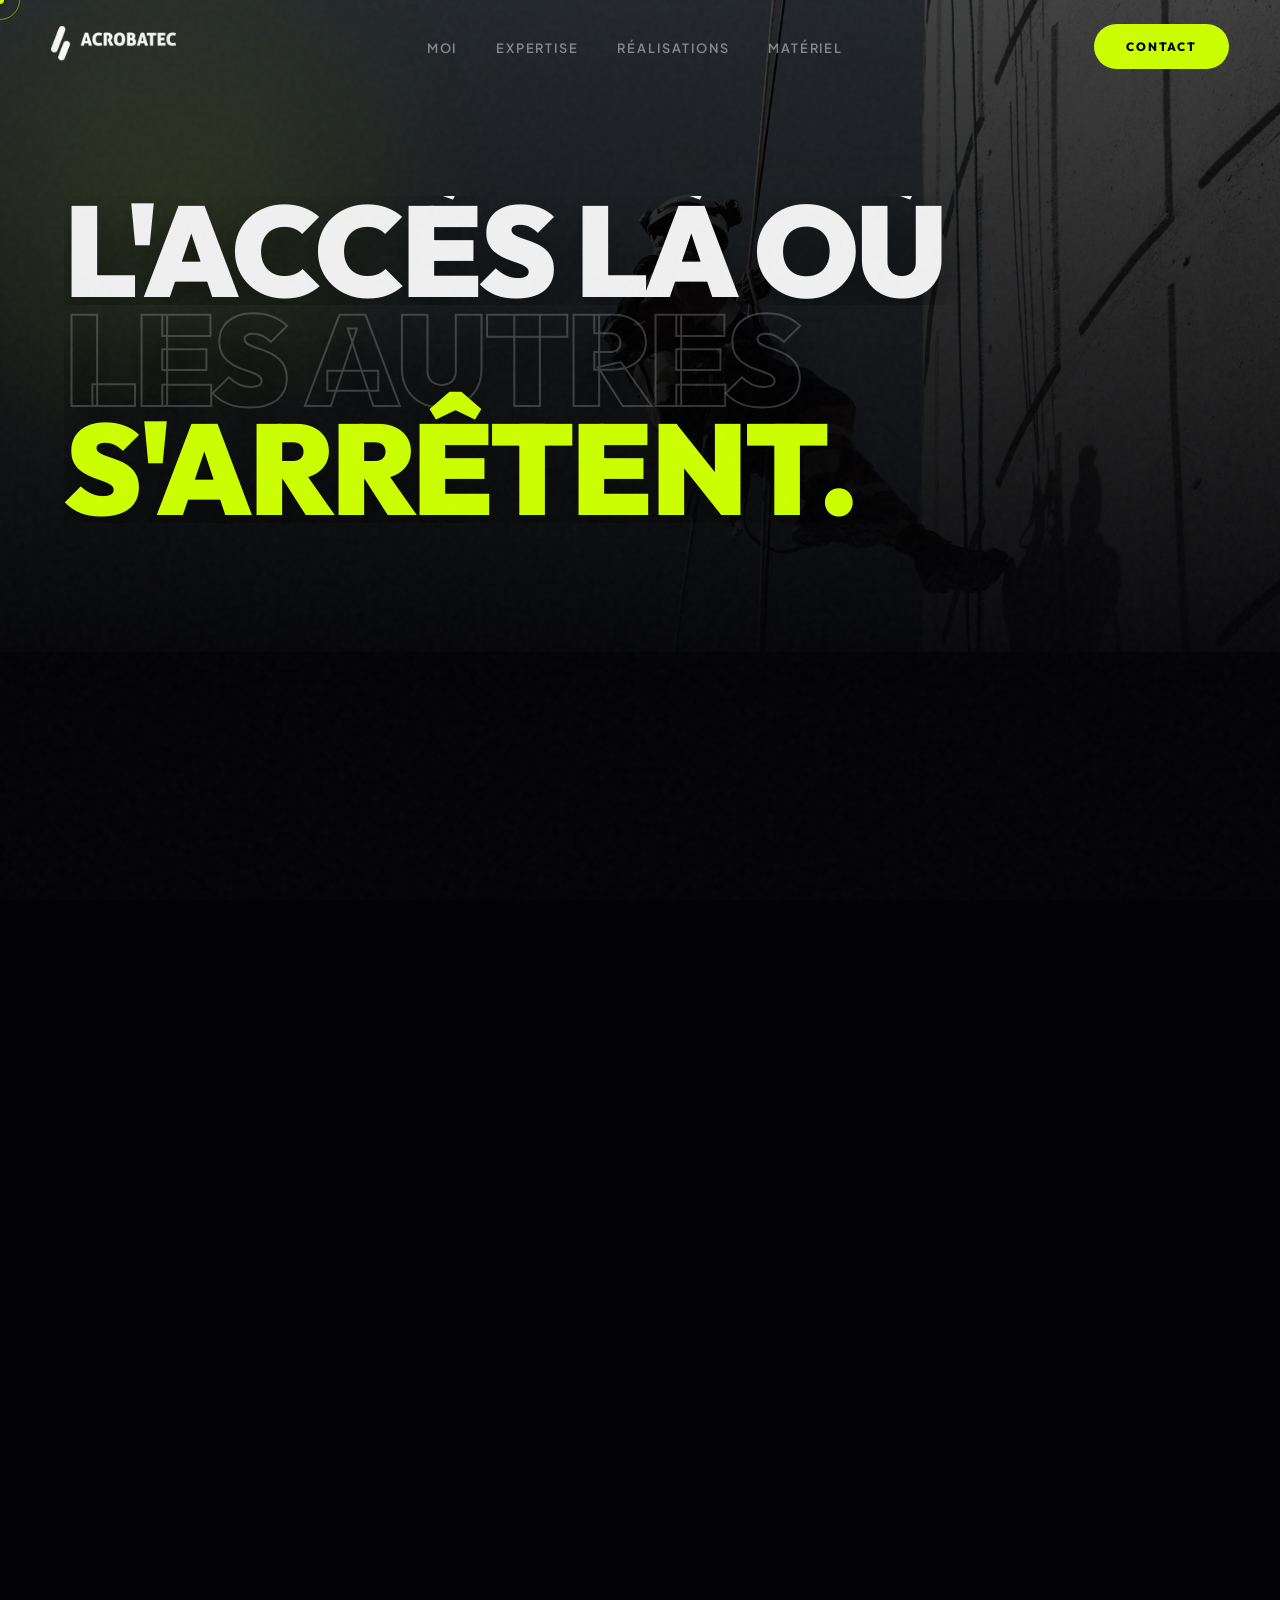
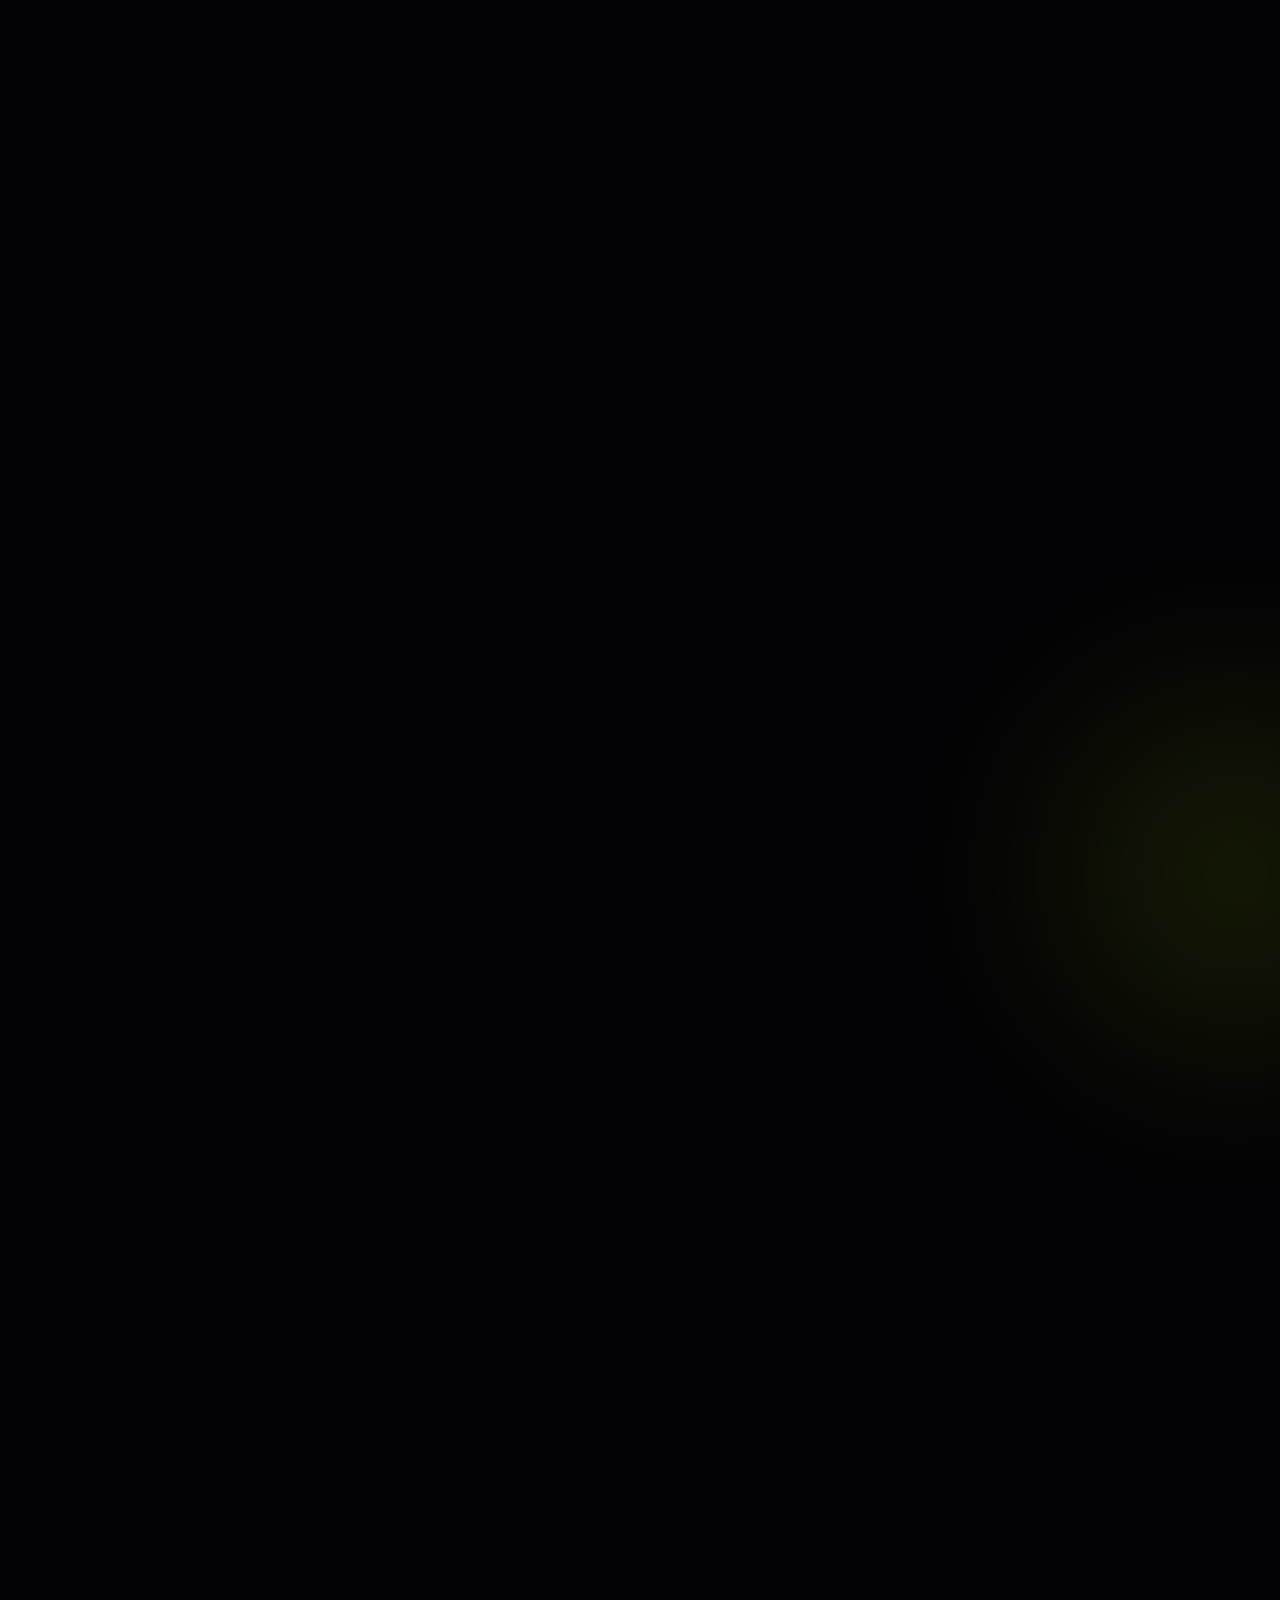
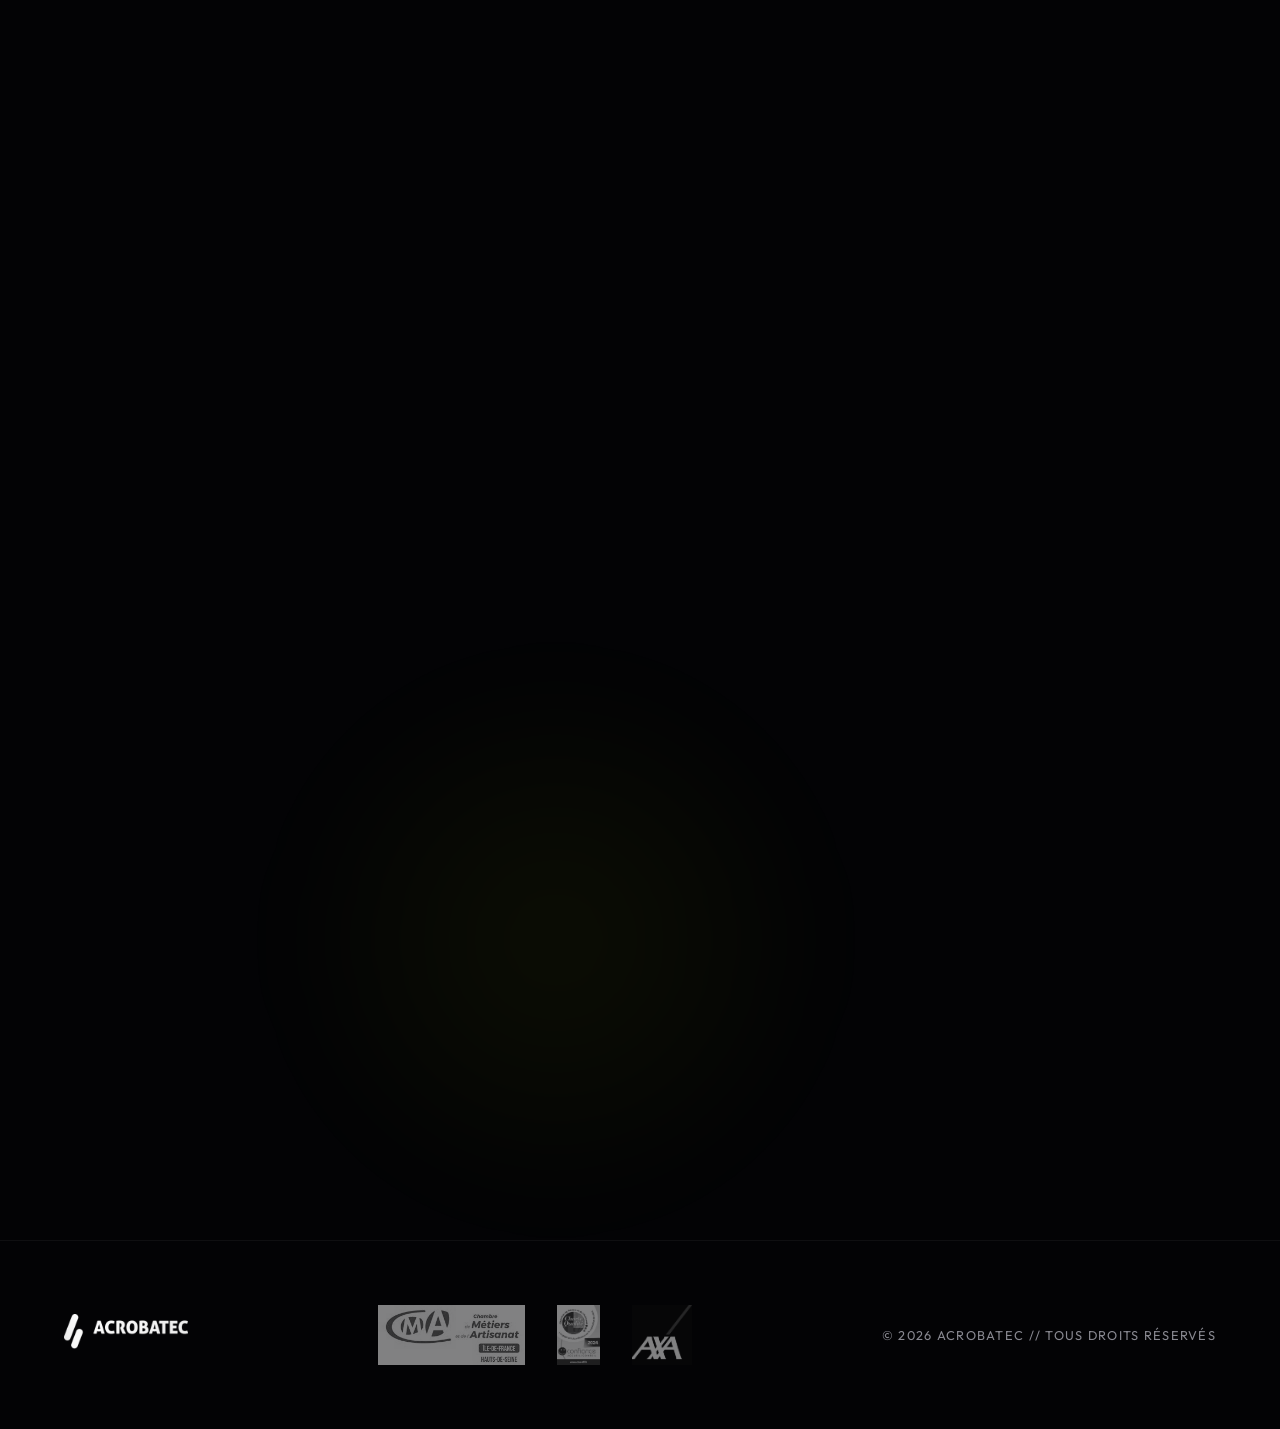
==== index1.html @ 711aad8a "Add files via upload" ====
<!DOCTYPE html>
<html lang="fr" class="dark">
<head>
    <meta charset="UTF-8">
    <meta name="viewport" content="width=device-width, initial-scale=1.0, user-scalable=no">
    <meta name="format-detection" content="telephone=no">
    <title>ACROBATEC | Artisan Cordiste Expert Montpellier</title>
    <meta name="description" content="ACROBATEC - Artisan cordiste expert en travaux d'accès difficile à Montpellier et alentours. Maçonnerie, nettoyage et sécurisation en hauteur. Plus de 20 ans d'expérience.">
    <meta name="keywords" content="cordiste, travaux sur cordes, accès difficile, maçonnerie hauteur, nettoyage façade, sécurisation, ligne de vie, nacelle, acrobatec, montpellier">
    <link rel="canonical" href="https://acrobatec.fr/">
    <link rel="icon" type="image/png" href="img/logo.png">

    <!-- Open Graph / Facebook -->
    <meta property="og:type" content="website">
    <meta property="og:url" content="https://acrobatec.fr/">
    <meta property="og:title" content="ACROBATEC | Artisan Cordiste Expert en Accès Difficile">
    <meta property="og:description" content="Travaux sur cordes et accès difficile : maçonnerie, nettoyage haute pression et sécurisation de chantiers en hauteur à Montpellier.">
    <meta property="og:image" content="https://acrobatec.fr/img/hero.jpg">

    <!-- Twitter -->
    <meta property="twitter:card" content="summary_large_image">
    <meta property="twitter:url" content="https://acrobatec.fr/">
    <meta property="twitter:title" content="ACROBATEC | Artisan Cordiste Expert en Accès Difficile">
    <meta property="twitter:description" content="Travaux sur cordes et accès difficile : maçonnerie, nettoyage haute pression et sécurisation de chantiers en hauteur à Montpellier.">
    <meta property="twitter:image" content="https://acrobatec.fr/img/hero.jpg">

    <!-- Structured Data JSON-LD -->
    <script type="application/ld+json">
    {
      "@context": "https://schema.org",
      "@type": "ProfessionalService",
      "name": "ACROBATEC",
      "image": "https://acrobatec.fr/img/hero.jpg",
      "logo": "https://acrobatec.fr/img/logo.png",
      "url": "https://acrobatec.fr",
      "telephone": "04 67 10 00 00",
      "priceRange": "$$",
      "address": {
        "@type": "PostalAddress",
        "streetAddress": "12 Rue de l'Industrie",
        "addressLocality": "Montpellier",
        "postalCode": "34000",
        "addressCountry": "FR"
      },
      "geo": {
        "@type": "GeoCoordinates",
        "latitude": 43.610769,
        "longitude": 3.876716
      },
      "openingHoursSpecification": {
        "@type": "OpeningHoursSpecification",
        "dayOfWeek": [
          "Monday",
          "Tuesday",
          "Wednesday",
          "Thursday",
          "Friday"
        ],
        "opens": "08:00",
        "closes": "18:00"
      },
      "areaServed": {
        "@type": "AdministrativeArea",
        "name": "Montpellier et sa région"
      },
      "description": "Artisan cordiste indépendant expert en travaux d'accès difficile, maçonnerie de façade, nettoyage et sécurisation en grande hauteur."
    }
    </script>
    
    <!-- 2026 Typography: Outfit for headers, Plus Jakarta Sans for body -->
    <link rel="preconnect" href="https://fonts.googleapis.com">
    <link rel="preconnect" href="https://fonts.gstatic.com" crossorigin>
    <link href="https://fonts.googleapis.com/css2?family=Outfit:wght@300;500;700;900&family=Plus+Jakarta+Sans:wght@300;400;600&display=swap" rel="stylesheet">
    
    <script src="https://unpkg.com/lucide@latest"></script>
    <script src="https://cdnjs.cloudflare.com/ajax/libs/gsap/3.12.2/gsap.min.js"></script>
    <script src="https://cdnjs.cloudflare.com/ajax/libs/gsap/3.12.2/ScrollTrigger.min.js"></script>
    
    <link rel="stylesheet" href="css/styles.css">

    <style>
        .contact-huge { font-size: clamp(2rem, 6vw, 5rem); font-family: 'Outfit'; font-weight: 900; line-height: 1; color: var(--text); transition: color 0.3s; }
        
        /* Добавленные стили для мобильной оптимизации */
        * {
            box-sizing: border-box;
        }
        
        body {
            margin: 0;
            padding: 0;
            overflow-x: hidden;
        }
        
        .img-wrapper img {
            max-width: 100%;
            height: auto;
        }
        
        .bento-grid {
            width: 100%;
            max-width: 100%;
            overflow: hidden;
        }
        
        .gallery-grid {
            width: 100%;
            max-width: 100%;
        }
        
        .mobile-menu-btn {
            z-index: 1000;
        }
        
        /* Запрет горизонтального скролла для конкретных элементов */
        .fixed-bg {
            width: 100vw;
            overflow: hidden;
        }
        
        .fixed-bg img {
            width: 100%;
            height: auto;
        }
    </style>
</head>
<body>
    <div class="noise"></div>
    <!-- Custom Cursor -->
    <div class="cursor-dot" id="cursorDot"></div>
    <div class="cursor-outline" id="cursorOutline"></div>

    <div class="fixed-bg">
        <img src="img/hero.jpg" alt="Cordiste en pleine action" id="mainBg">
        <div class="bg-overlay"></div>
    </div>

    <header id="header">
        <nav>
            <a href="#" class="logo interactive" aria-label="Retour à l'accueil"><img src="img/logo.png" alt="Acrobatec - Artisan Cordiste"></a>
            <ul class="nav-links" id="navLinks">
                <li><a href="#about" class="interactive" aria-label="Navigation vers la section Moi">Moi</a></li>
                <li><a href="#expertise" class="interactive" aria-label="Navigation vers la section Expertise">Expertise</a></li>
                <li><a href="#works" class="interactive" aria-label="Navigation vers la section Réalisations">Réalisations</a></li>
                <li><a href="#gear" class="interactive" aria-label="Navigation vers la section Matériel">Matériel</a></li>
            </ul>
            <div class="nav-actions">
                <a href="#contact" class="btn-magic interactive" style="padding: 0.8rem 2rem; font-size: 0.75rem;" aria-label="Contactez-nous">Contact</a>
                <button class="mobile-menu-btn interactive" id="mBtn" aria-label="Menu mobile"><i data-lucide="menu"></i></button>
            </div>
        </nav>
    </header>

    <main>
        <section class="hero" id="home">
            <div class="glow-orb" style="top: -10%; left: -10%;"></div>
            <div class="hero-label gsap-reveal">Artisan Cordiste Indépendant</div>
            <h1>
                <span class="sr-only">Acrobatec - Artisan Cordiste Montpellier : </span>
                <div style="overflow: hidden;"><span class="gsap-reveal-text-line">L'ACCÈS LÀ OÙ</span></div>
                <div style="overflow: hidden;"><span class="gsap-reveal-text-line"><span class="outline">LES AUTRES</span> <span class="highlight">S'ARRÊTENT.</span></span></div>
            </h1>
            <p class="gsap-reveal">Je suis expert en travaux d'accès difficile. Maçonnerie, nettoyage et sécurisation de bâtiments à très grande hauteur.</p>
            <div class="gsap-reveal" style="margin-top: 2rem;">
                <a href="#expertise" class="btn-magic interactive">Découvrir mon savoir-faire <i data-lucide="arrow-down-right"></i></a>
            </div>
        </section>

        <section id="about">
            <div class="bento-grid">
                <div class="glass-panel gsap-reveal interactive-panel col-span-2">
                    <span class="section-label">Depuis 2002</span>
                    <h2 class="section-title">L'HISTOIRE D'UNE PASSION <br>ET D'UNE TECHNIQUE.</h2>
                    <p style="font-size: 1.2rem; color: var(--text-dim); max-width: 800px; margin-bottom: 1.5rem;">
                        Sous le nom <strong>Acrobatec</strong>, j'exerce ma passion de cordiste depuis plus de 20 ans. Mon expertise englobe la maintenance en bâtiment, la maçonnerie, la couverture et la sécurisation des chantiers les plus extrêmes. 
                    </p>
                    <p style="font-size: 1.1rem; color: var(--text-dim); max-width: 800px;">
                        J'interviens principalement sur cordes, garantissant une agilité et une sécurité absolues, mais j'opère également sur nacelles et échafaudages selon les contraintes de votre patrimoine.
                    </p>
                </div>
                <div class="img-wrapper gsap-reveal">
                    <img src="img/newimage4.jpg" alt="Artisan cordiste d'Acrobatec suspendu sur cordes pour des travaux d'accès difficile" loading="lazy">
                    <span class="tag-minimal">SUR LE TERRAIN</span>
                </div>
            </div>
        </section>

        <section id="expertise">
            <div class="glow-orb" style="top: 30%; right: -20%;"></div>
            <div class="section-header gsap-reveal">
                <span class="section-label">Mes Compétences</span>
                <h2 class="section-title">TROIS DOMAINES.<br>UNE SEULE EXIGENCE.</h2>
            </div>
            
            <div class="bento-grid">
                <div class="glass-panel gsap-reveal interactive-panel">
                    <div class="icon-box"><i data-lucide="hammer"></i></div>
                    <h3 class="font-display" style="font-size: 2rem; margin-bottom: 1rem; text-transform: uppercase;">Maçonnerie</h3>
                    <p style="color: var(--text-dim); margin-bottom: 2rem;">Réfection de joints, purge de façades, traitement d'épaufrures, nez de balcons et pose de picots anti-pigeons.</p>
                    <div class="img-wrapper" style="aspect-ratio: 16/10;"><img src="img/newimage1.jpg" alt="Travaux de maçonnerie et réfection de joints en hauteur par un cordiste Acrobatec" loading="lazy"></div>
                </div>
                
                <div class="glass-panel gsap-reveal interactive-panel" style="transform: translateY(40px);">
                    <div class="icon-box"><i data-lucide="droplets"></i></div>
                    <h3 class="font-display" style="font-size: 2rem; margin-bottom: 1rem; text-transform: uppercase;">Nettoyage</h3>
                    <p style="color: var(--text-dim); margin-bottom: 2rem;">Nettoyage haute pression, démoussage de toitures et entretien de vitrerie difficile d'accès.</p>
                    <div class="img-wrapper" style="aspect-ratio: 16/10;"><img src="img/newimage2.jpg" alt="Nettoyage haute pression de façade et lavage de vitres en accès difficile par Acrobatec" loading="lazy"></div>
                </div>

                <div class="glass-panel gsap-reveal interactive-panel" style="transform: translateY(80px);">
                    <div class="icon-box"><i data-lucide="shield-check"></i></div>
                    <h3 class="font-display" style="font-size: 2rem; margin-bottom: 1rem; text-transform: uppercase;">Sécurisation</h3>
                    <p style="color: var(--text-dim); margin-bottom: 2rem;">Mise en place de lignes de vie, points d'ancrage, filets de protection et garde-corps autoportants.</p>
                    <div class="img-wrapper" style="aspect-ratio: 16/10;"><img src="img/newimage3.jpg" alt="Installation de systèmes de sécurité et lignes de vie par un cordiste professionnel" loading="lazy"></div>
                </div>
            </div>
        </section>

        <section id="works">
            <div class="section-header gsap-reveal">
                <span class="section-label">Études de cas</span>
                <h2 class="section-title">AVANT / APRÈS</h2>
            </div>
            <div class="gallery-grid gsap-reveal">
                <div class="img-wrapper interactive"><img src="img/before.jpg" alt="Restauration de façade en hauteur - Avant l'intervention d'Acrobatec"><span class="tag-minimal">AVANT</span></div>
                <div class="img-wrapper interactive"><img src="img/after.jpg" alt="Restauration de façade en hauteur - Après travaux de maçonnerie par Acrobatec"><span class="tag-minimal">APRÈS</span></div>
            </div>

            <div class="section-header gsap-reveal" style="margin-top: 150px;">
                <span class="section-label">Flexibilité</span>
                <h2 class="section-title">INTERVENTIONS SUR NACELLE</h2>
            </div>
            <div class="bento-grid gsap-reveal">
                <div class="img-wrapper interactive" style="aspect-ratio: 3/4;"><img src="img/wall1.jpg" alt="Intervention de maçonnerie et ravalement de mur extérieur depuis une nacelle élévatrice" loading="lazy"></div>
                <div class="img-wrapper interactive" style="aspect-ratio: 3/4;"><img src="img/wall2.jpg" alt="Travaux de nettoyage et rénovation de façade sur nacelle par Acrobatec" loading="lazy"></div>
                <div class="img-wrapper interactive" style="aspect-ratio: 3/4;"><img src="img/wall3.jpg" alt="Restauration et peinture de mur extérieur difficile d'accès sur nacelle" loading="lazy"></div>
            </div>

            <div class="section-header gsap-reveal" style="margin-top: 150px;">
                <span class="section-label">Galerie</span>
                <h2 class="section-title">TRAVAUX SPECTACULAIRES</h2>
            </div>
            <div class="bento-grid gsap-reveal">
                <!-- Row 1: 3 vertical images -->
                <div class="img-wrapper interactive" style="aspect-ratio: 3/4;">
                    <img src="img/newimage.jpg" alt="Cordiste professionnel en cours de descente contrôlée" loading="lazy">
                    <span class="tag-minimal">ACCÈS DIFFICILE</span>
                </div>

                <div class="img-wrapper interactive" style="aspect-ratio: 3/4;">
                    <img src="img/img3.jpg" alt="Travaux de toiture, couverture et zinguerie par Acrobatec" loading="lazy">
                    <span class="tag-minimal">TOITURE & ZINGUERIE</span>
                </div>

                <div class="img-wrapper interactive" style="aspect-ratio: 3/4;">
                    <img src="img/tmp.jpg" alt="Chantier de sécurisation en hauteur de monument historique" loading="lazy">
                    <span class="tag-minimal">MONUMENTS</span>
                </div>

                <!-- Row 2: 3 square images -->
                <div class="img-wrapper interactive" style="aspect-ratio: 1/1;">
                    <img src="img/img1.jpg" alt="Nettoyage haute pression et sablage de structure métallique" loading="lazy">
                    <span class="tag-minimal">SABLAGE</span>
                </div>

                <div class="img-wrapper interactive" style="aspect-ratio: 1/1;">
                    <img src="img/img2.jpg" alt="Installation de garde-corps de sécurité collectifs sur toit terrasse" loading="lazy">
                    <span class="tag-minimal">SÉCURITÉ TOIT</span>
                </div>

                <div class="img-wrapper interactive" style="aspect-ratio: 1/1;">
                    <img src="img/img4.jpg" alt="Contrôle technique et réparation de nez de balcons dégradés" loading="lazy">
                    <span class="tag-minimal">MAÇONNERIE</span>
                </div>
            </div>
        </section>

        <section id="gear" style="padding-top: 50px;">
            <div class="glass-panel gsap-reveal">
                    <div style="display: flex; flex-wrap: wrap; justify-content: space-between; align-items: center; gap: 2rem; margin-bottom: 3rem;">
                        <div>
                            <span class="section-label">Sécurité & Fiabilité</span>
                            <h2 class="section-title" style="margin: 0;">MON MATÉRIEL</h2>
                        </div>
                        <p style="max-width: 400px; color: var(--text-dim);">
                            Ma vie et la réussite de mes interventions reposent sur un matériel de pointe, vérifié périodiquement selon les normes CE les plus strictes. (EN-795, EN-361, EN-358).
                        </p>
                    </div>
                    
                    <!-- Infinite Marquee Logic Applied in JS -->
                    <div class="equipment-track" id="equipTrack">
                        <div class="equip-item"><img src="img/icon1.png" alt="Cordes"><span>Cordes</span></div>
                        <div class="equip-item"><img src="img/icon2.png" alt="Harnais"><span>Harnais</span></div>
                        <div class="equip-item"><img src="img/icon3.png" alt="Casques"><span>Casques</span></div>
                        <div class="equip-item"><img src="img/icon4.png" alt="Mousquetons"><span>Mousquetons</span></div>
                        <div class="equip-item"><img src="img/icon5.png" alt="Descendeurs"><span>Descendeurs</span></div>
                        <div class="equip-item"><img src="img/icon6.png" alt="Bloqueurs"><span>Bloqueurs</span></div>
                        <div class="equip-item"><img src="img/icon7.png" alt="Amarrages"><span>Amarrages</span></div>
                        <!-- Duplicates for illusion of infinite scroll -->
                        <div class="equip-item"><img src="img/icon1.png" alt="Cordes"><span>Cordes</span></div>
                        <div class="equip-item"><img src="img/icon2.png" alt="Harnais"><span>Harnais</span></div>
                        <div class="equip-item"><img src="img/icon3.png" alt="Casques"><span>Casques</span></div>
                        <div class="equip-item"><img src="img/icon4.png" alt="Mousquetons"><span>Mousquetons</span></div>
                    </div>
            </div>
        </section>

        <section id="contact" style="min-height: 80vh; display: flex; flex-direction: column; justify-content: center;">
            <div class="glow-orb" style="bottom: 0; left: 20%; background: radial-gradient(circle, rgba(204, 255, 0, 0.1) 0%, rgba(0,0,0,0) 70%);"></div>
            <span class="section-label gsap-reveal">Discutons de votre projet</span>
            <a href="mailto:contact@acrobatec.fr" class="contact-huge gsap-reveal interactive" style="text-decoration: none; display: block;" aria-label="Envoyer un email à contact@acrobatec.fr">CONTACT@<br>ACROBATEC.FR</a>
            
            <div class="contact-info gsap-reveal">
                <div class="contact-item">
                    <p>Téléphone</p>
                    <p>04 67 10 00 00</p>
                </div>
                <div class="contact-item">
                    <p>Base Opérationnelle</p>
                    <p>12 Rue de l'Industrie, Montpellier</p>
                </div>
                <div class="contact-item">
                    <p>Disponibilité</p>
                    <p style="color: var(--primary);">Intervention Rapide</p>
                </div>
            </div>
        </section>
    </main>

    <footer>
        <div class="logo"><img src="img/logo.png" alt="Acrobatec - Travaux en hauteur et accès difficile" loading="lazy"></div>
        <div class="cert-row">
            <img src="img/certificate1.jpg" alt="Certificat CACES" loading="lazy">
            <img src="img/certificate2.jpg" alt="Certificat IRATA" loading="lazy">
            <img src="img/certificate3.jpg" alt="Certificat Qualibat" loading="lazy">
        </div>
        <div class="copy">© 2026 ACROBATEC // TOUS DROITS RÉSERVÉS</div>
    </footer>

    <!-- Lightbox Modal -->
    <div id="lightbox" class="lightbox" aria-hidden="true" role="dialog">
        <button class="lightbox-close" id="lightboxClose" aria-label="Fermer la galerie">&times;</button>
        <div class="lightbox-content">
            <img id="lightboxImg" src="" alt="">
            <p id="lightboxCaption" class="lightbox-caption"></p>
        </div>
    </div>

    <script>
        lucide.createIcons();
        gsap.registerPlugin(ScrollTrigger);

        // Custom Cursor Logic
        const cursorDot = document.getElementById('cursorDot');
        const cursorOutline = document.getElementById('cursorOutline');
        
        window.addEventListener('mousemove', (e) => {
            gsap.to(cursorDot, { x: e.clientX, y: e.clientY, duration: 0, ease: "none" });
            gsap.to(cursorOutline, { x: e.clientX, y: e.clientY, duration: 0.15, ease: "power2.out" });
        });
        
        // Dynamic cursor hover selection including images
        document.querySelectorAll('.interactive, button, a, .img-wrapper').forEach(el => {
            el.addEventListener('mouseenter', () => document.body.classList.add('cursor-hover'));
            el.addEventListener('mouseleave', () => document.body.classList.remove('cursor-hover'));
        });

        // Header Scrolled State
        window.addEventListener('scroll', () => {
            const header = document.getElementById('header');
            if (window.scrollY > 50) header.classList.add('scrolled');
            else header.classList.remove('scrolled');
        });

        // Mobile Menu
        const mBtn = document.getElementById('mBtn');
        const navLinks = document.getElementById('navLinks');
        
        if (mBtn && navLinks) {
            mBtn.addEventListener('click', () => {
                navLinks.classList.toggle('active');
                const isActive = navLinks.classList.contains('active');
                mBtn.innerHTML = isActive ? '<i data-lucide="x"></i>' : '<i data-lucide="menu"></i>';
                lucide.createIcons();
            });

            navLinks.querySelectorAll('a').forEach(link => {
                link.addEventListener('click', () => {
                    navLinks.classList.remove('active');
                    mBtn.innerHTML = '<i data-lucide="menu"></i>';
                    lucide.createIcons();
                });
            });
        }

        // Interactive Glass Panels glow tracking
        document.querySelectorAll('.interactive-panel').forEach(panel => {
            panel.addEventListener('mousemove', e => {
                const rect = panel.getBoundingClientRect();
                const x = e.clientX - rect.left;
                const y = e.clientY - rect.top;
                panel.style.setProperty('--mouse-x', `${x}px`);
                panel.style.setProperty('--mouse-y', `${y}px`);
            });
        });

        // --- GSAP ANIMATIONS ---

        // Parallax BG
        gsap.to("#mainBg", {
            scrollTrigger: {
                trigger: "body",
                start: "top top",
                end: "bottom bottom",
                scrub: 1
            },
            y: "20%",
            scale: 1.15
        });

        // Hero Text Lines Reveal
        gsap.fromTo(".gsap-reveal-text-line", 
            { y: "110%", opacity: 0, rotationZ: 5 }, 
            { y: "0%", opacity: 1, rotationZ: 0, duration: 1.5, stagger: 0.2, ease: "power4.out", delay: 0.2 }
        );

        // Standard Scroll Reveals
        gsap.utils.toArray('.gsap-reveal').forEach(el => {
            gsap.fromTo(el, 
                { y: 60, opacity: 0 },
                {
                    scrollTrigger: {
                        trigger: el,
                        start: "top 85%",
                    },
                    y: 0,
                    opacity: 1,
                    duration: 1,
                    ease: "power3.out"
                }
            );
        });

        // Infinite Equipment Marquee
        gsap.to("#equipTrack", {
            x: "-50%",
            ease: "none",
            repeat: -1,
            duration: 20
        });

        // Lightbox Gallery Setup
        const lightbox = document.getElementById('lightbox');
        const lightboxImg = document.getElementById('lightboxImg');
        const lightboxCaption = document.getElementById('lightboxCaption');
        const lightboxClose = document.getElementById('lightboxClose');

        if (lightbox && lightboxImg && lightboxCaption && lightboxClose) {
            document.querySelectorAll('.img-wrapper img').forEach(img => {
                const wrapper = img.parentElement;
                
                // Add pointer style
                wrapper.style.cursor = 'pointer';

                wrapper.addEventListener('click', () => {
                    lightboxImg.src = img.src;
                    lightboxImg.alt = img.alt;
                    lightboxCaption.textContent = img.alt || "Intervention Acrobatec";
                    lightbox.classList.add('active');
                    lightbox.setAttribute('aria-hidden', 'false');
                    document.body.style.overflow = 'hidden'; // prevent scrolling
                });
            });

            const closeLightbox = () => {
                lightbox.classList.remove('active');
                lightbox.setAttribute('aria-hidden', 'true');
                document.body.style.overflow = '';
            };

            lightboxClose.addEventListener('click', closeLightbox);
            lightbox.addEventListener('click', (e) => {
                if (e.target === lightbox || e.target === lightboxClose) {
                    closeLightbox();
                }
            });

            // Close on escape key
            document.addEventListener('keydown', (e) => {
                if (e.key === 'Escape' && lightbox.classList.contains('active')) {
                    closeLightbox();
                }
            });
        }

    </script>
</body>
</html>
---- css/styles.css ----
:root {
    /* 2026 Cyber-Industrial Palette */
    --primary: #CCFF00; /* Acid/Neon Yellow */
    --primary-dim: rgba(204, 255, 0, 0.2);
    --bg: #030305;
    --surface: rgba(255, 255, 255, 0.02);
    --surface-border: rgba(255, 255, 255, 0.05);
    --text: #f0f0f0;
    --text-dim: #888890;
    --transition: all 0.5s cubic-bezier(0.16, 1, 0.3, 1);
}

html { scroll-behavior: smooth; }
* { margin: 0; padding: 0; box-sizing: border-box; }

body { 
    font-family: 'Plus Jakarta Sans', sans-serif; 
    background: var(--bg); 
    color: var(--text); 
    overflow-x: hidden; 
    line-height: 1.6;
    cursor: none; /* Custom cursor */
}

h1, h2, h3, h4, .font-display { font-family: 'Outfit', sans-serif; }

/* --- CUSTOM CURSOR --- */
@media (hover: none) and (pointer: coarse) {
    .cursor-dot, .cursor-outline { display: none !important; }
    body { cursor: auto; }
}
.cursor-dot, .cursor-outline {
    position: fixed; top: 0; left: 0; border-radius: 50%;
    pointer-events: none; z-index: 9999; transform: translate(-50%, -50%);
}
.cursor-dot { width: 8px; height: 8px; background: var(--primary); }
.cursor-outline { width: 40px; height: 40px; border: 1px solid rgba(204, 255, 0, 0.5); transition: width 0.2s, height 0.2s, background 0.2s; }
.cursor-hover .cursor-outline { width: 60px; height: 60px; background: var(--primary-dim); border-color: transparent; }

/* --- FIXED BACKGROUND & NOISE --- */
.fixed-bg {
    position: fixed; top: 0; left: 0; width: 100%; height: 100vh;
    z-index: -2; overflow: hidden; background: #000;
}
.fixed-bg img {
    width: 100%; height: 100%; object-fit: cover;
    opacity: 0.25; transform: scale(1.05); filter: contrast(1.2) grayscale(0.8);
}
.bg-overlay {
    position: absolute; inset: 0;
    background: linear-gradient(180deg, rgba(3,3,5,0) 0%, rgba(3,3,5,1) 80%);
}
.noise {
    position: fixed; inset: 0; z-index: 9990; pointer-events: none; opacity: 0.03;
    background-image: url('data:image/svg+xml,%3Csvg viewBox="0 0 200 200" xmlns="http://www.w3.org/2000/svg"%3E%3Cfilter id="noiseFilter"%3E%3CfeTurbulence type="fractalNoise" baseFrequency="0.65" numOctaves="3" stitchTiles="stitch"/%3E%3C/filter%3E%3Crect width="100%25" height="100%25" filter="url(%23noiseFilter)"/%3E%3C/svg%3E');
}

/* --- GLOW EFFECTS --- */
.glow-orb {
    position: absolute; width: 600px; height: 600px; border-radius: 50%;
    background: radial-gradient(circle, var(--primary-dim) 0%, rgba(0,0,0,0) 70%);
    z-index: -1; pointer-events: none; opacity: 0.5; filter: blur(50px);
}

/* --- NAVIGATION --- */
header {
    position: fixed; top: 0; width: 100%; z-index: 1000;
    padding: 1.5rem 0; border-bottom: 1px solid transparent;
    transition: var(--transition);
}
header.scrolled {
    background: rgba(3, 3, 5, 0.7); backdrop-filter: blur(24px); -webkit-backdrop-filter: blur(24px);
    border-bottom: 1px solid var(--surface-border); padding: 1rem 0;
}
nav { max-width: 1600px; margin: 0 auto; padding: 0 4vw; display: flex; justify-content: space-between; align-items: center; }
.logo img { height: 35px; filter: brightness(0) invert(1); transition: transform 0.3s; }
.logo:hover img { transform: scale(1.05); }

.nav-actions { display: flex; align-items: center; gap: 1rem; }
.mobile-menu-btn { display: none; background: none; border: none; color: var(--text); cursor: pointer; padding: 0.5rem; transition: var(--transition); }

.nav-links { display: none; gap: 3vw; list-style: none; }
@media (min-width: 1024px) { 
    .nav-links { display: flex; } 
}
@media (max-width: 1023px) {
    .mobile-menu-btn { display: block; }
    .nav-actions .btn-magic { display: none !important; }
    .nav-links {
        position: absolute; top: 100%; left: 0; width: 100%;
        background: rgba(3, 3, 5, 0.95); backdrop-filter: blur(20px); -webkit-backdrop-filter: blur(20px);
        flex-direction: column; padding: 2rem; gap: 1.5rem; text-align: center;
        border-bottom: 1px solid var(--surface-border);
        transform: translateY(-20px); opacity: 0;
        pointer-events: none; transition: var(--transition);
        display: flex;
    }
    .nav-links.active {
        transform: translateY(0); opacity: 1; pointer-events: all;
    }
}
.nav-links a { 
    text-decoration: none; color: var(--text-dim); font-size: 0.8rem; 
    font-weight: 600; text-transform: uppercase; letter-spacing: 0.15em;
    position: relative; padding-bottom: 5px; transition: color 0.3s;
}
.nav-links a::after {
    content: ''; position: absolute; bottom: 0; left: 0; width: 0%; height: 2px;
    background: var(--primary); transition: width 0.3s ease;
}
.nav-links a:hover { color: var(--text); }
.nav-links a:hover::after { width: 100%; }

/* --- HERO SURREAL --- */
.hero {
    height: 100vh; display: flex; flex-direction: column;
    justify-content: center; align-items: flex-start;
    padding: 0 5vw; position: relative;
}
.hero-label {
    font-family: 'Outfit', sans-serif; color: var(--primary); font-weight: 700;
    letter-spacing: 0.4em; text-transform: uppercase; font-size: 0.85rem;
    margin-bottom: 2rem; display: flex; align-items: center; gap: 15px;
}
.hero-label::before { content: ''; display: block; width: 40px; height: 2px; background: var(--primary); }

.hero h1 {
    font-size: clamp(3rem, 10vw, 8rem); font-weight: 900;
    line-height: 0.85; letter-spacing: -0.02em; text-transform: uppercase;
    margin-bottom: 2rem; max-width: 1200px; text-shadow: 0 20px 40px rgba(0,0,0,0.5);
}
.hero h1 span.outline {
    color: transparent; -webkit-text-stroke: 2px rgba(255,255,255,0.2);
}
.hero h1 span.highlight { color: var(--primary); }

.hero p { font-size: clamp(1rem, 1.5vw, 1.25rem); color: var(--text-dim); max-width: 600px; margin-bottom: 3rem; font-weight: 300; }

/* --- GLOBAL SECTION STYLES --- */
section { padding: 150px 5vw; position: relative; z-index: 2; scroll-margin-top: 100px; }
.section-header { margin-bottom: 4rem; max-width: 800px; }
.section-label { color: var(--text-dim); font-family: 'Outfit', sans-serif; font-size: 0.8rem; letter-spacing: 0.2em; text-transform: uppercase; display: block; margin-bottom: 1rem; }
.section-title { font-size: clamp(2.5rem, 5vw, 4.5rem); font-weight: 800; line-height: 1; margin-bottom: 1.5rem; text-transform: uppercase; }

/* --- BENTO GRID / GLASS CARDS --- */
.bento-grid {
    display: grid; grid-template-columns: repeat(auto-fit, minmax(280px, 1fr));
    gap: 20px;
}
.glass-panel {
    background: var(--surface); border: 1px solid var(--surface-border);
    border-radius: 24px; padding: 3rem; position: relative; overflow: hidden;
    backdrop-filter: blur(20px); -webkit-backdrop-filter: blur(20px);
    transition: var(--transition);
}
.glass-panel:hover { border-color: rgba(204, 255, 0, 0.3); transform: translateY(-5px); background: rgba(255, 255, 255, 0.04); }
.glass-panel::before {
    content:''; position: absolute; inset: 0; background: radial-gradient(800px circle at var(--mouse-x, 0) var(--mouse-y, 0), rgba(204, 255, 0, 0.06), transparent 40%); opacity: 0; transition: opacity 0.5s;
}
.glass-panel:hover::before { opacity: 1; }

.icon-box {
    width: 60px; height: 60px; border-radius: 16px; background: rgba(204, 255, 0, 0.1);
    display: flex; align-items: center; justify-content: center; color: var(--primary); margin-bottom: 2rem;
    border: 1px solid rgba(204, 255, 0, 0.2);
}

/* --- IMAGES & GALLERY --- */
.img-wrapper { border-radius: 24px; overflow: hidden; position: relative; width: 100%; display: block; }
.img-wrapper img { width: 100%; height: 100%; object-fit: cover; object-position: center; display: block; transition: transform 0.8s ease; }
.img-wrapper:hover img { transform: scale(1.02); }
.img-wrapper.aspect-auto { height: auto !important; }
.img-wrapper.aspect-auto img { height: auto; object-fit: contain; }
.tag-minimal { position: absolute; bottom: 20px; left: 20px; background: rgba(0,0,0,0.6); backdrop-filter: blur(10px); color: #fff; padding: 8px 20px; font-family: 'Outfit'; font-weight: 600; border-radius: 100px; font-size: 0.75rem; letter-spacing: 0.1em; border: 1px solid rgba(255,255,255,0.1); }

.gallery-grid { display: grid; grid-template-columns: 1fr 1fr; gap: 20px; }
.gallery-grid .img-wrapper { height: auto; }

/* --- HORIZONTAL MARQUEE / EQUIPMENT --- */
.equipment-track { display: flex; gap: 4rem; overflow: hidden; padding: 2rem 0; width: 100%; mask-image: linear-gradient(to right, transparent, black 10%, black 90%, transparent); -webkit-mask-image: linear-gradient(to right, transparent, black 10%, black 90%, transparent); }
.equip-item { flex: 0 0 auto; display: flex; flex-direction: column; align-items: center; justify-content: center; gap: 1rem; opacity: 0.4; filter: grayscale(1); transition: var(--transition); }
.equip-item:hover { opacity: 1; filter: grayscale(0) drop-shadow(0 0 20px rgba(204,255,0,0.4)); transform: scale(1.1); }
.equip-item img { height: 80px; width: auto; object-fit: contain; }
.equip-item span { font-family: 'Outfit'; font-size: 0.8rem; font-weight: 700; letter-spacing: 0.1em; text-transform: uppercase; color: var(--text); }

/* --- BUTTONS --- */
.btn-magic {
    display: inline-flex; align-items: center; gap: 15px; padding: 1.2rem 3rem;
    background: var(--primary); color: #000; font-family: 'Outfit', sans-serif;
    font-weight: 800; text-transform: uppercase; letter-spacing: 0.15em; font-size: 0.9rem;
    border-radius: 100px; text-decoration: none; position: relative; overflow: hidden;
    transition: transform 0.3s;
}
.btn-magic::after {
    content: ''; position: absolute; inset: 0; background: linear-gradient(90deg, transparent, rgba(255,255,255,0.8), transparent);
    transform: translateX(-100%); transition: transform 0.6s;
}
.btn-magic:hover { transform: scale(1.05); box-shadow: 0 0 30px rgba(204, 255, 0, 0.4); }
.btn-magic:hover::after { transform: translateX(100%); }

/* --- CONTACT BLOCK --- */
.contact-huge { font-size: clamp(2rem, 6vw, 5rem); font-family: 'Outfit'; font-weight: 900; line-height: 1; color: var(--text); transition: color 0.3s; }
.contact-huge:hover { color: var(--primary); }
.contact-info { display: flex; flex-wrap: wrap; gap: 4rem; margin-top: 3rem; }
.contact-item p:first-child { color: var(--text-dim); font-size: 0.8rem; text-transform: uppercase; letter-spacing: 0.2em; margin-bottom: 0.5rem; }
.contact-item p:last-child { font-size: 1.5rem; font-family: 'Outfit'; font-weight: 600; }

/* --- FOOTER --- */
footer { padding: 4rem 5vw; border-top: 1px solid var(--surface-border); display: flex; flex-wrap: wrap; justify-content: space-between; align-items: center; gap: 2rem; }
.cert-row { display: flex; gap: 2rem; align-items: center; }
.cert-row img { height: 60px; filter: grayscale(1) opacity(0.5); transition: 0.3s; }
.cert-row img:hover { filter: grayscale(0) opacity(1); }
.copy { color: var(--text-dim); font-size: 0.8rem; font-family: 'Outfit'; letter-spacing: 0.1em; }

/* ANIMATION UTILS */
.gsap-reveal { opacity: 0; transform: translateY(60px); }
.gsap-reveal-text span { display: inline-block; opacity: 0; transform: translateY(100%); }

@media(max-width: 768px) {
    .gallery-grid { grid-template-columns: 1fr; }
    .hero h1 { font-size: 3.5rem; }
    .section-title { font-size: 2.5rem; }
    section { padding: 100px 5vw; }
    .contact-huge { font-size: 2.5rem; word-break: break-word; }
    .contact-info { gap: 2rem; flex-direction: column; }
    .hero-label { font-size: 0.7rem; }
    footer { flex-direction: column; text-align: center; }
    .cert-row { justify-content: center; flex-wrap: wrap; }
    .btn-magic { padding: 1rem 2rem; font-size: 0.8rem; }
    .equipment-track { gap: 2rem; }
    .col-span-2 { grid-column: span 1 !important; }
    .col-span-3 { grid-column: span 1 !important; }
}

/* --- SEO PAGE SPECIFIC --- */
.service-list-grid {
    display: grid;
    grid-template-columns: repeat(auto-fill, minmax(300px, 1fr));
    gap: 30px;
    margin-top: 4rem;
}
.service-card {
    padding: 2.5rem;
    background: var(--surface);
    border: 1px solid var(--surface-border);
    border-radius: 20px;
    transition: var(--transition);
}
.service-card:hover {
    border-color: var(--primary);
    background: rgba(204, 255, 0, 0.03);
}
.service-card h3 {
    color: var(--primary);
    margin-bottom: 1rem;
    font-size: 1.25rem;
    text-transform: uppercase;
}
.service-card p {
    color: var(--text-dim);
    font-size: 0.95rem;
}
.seo-header {
    text-align: center;
    padding: 15vh 5vw 10vh;
}
.seo-header h1 {
    font-size: clamp(2.5rem, 8vw, 6rem);
    margin-bottom: 2rem;
}

/* --- HELPER CLASSES --- */
.col-span-2 { grid-column: span 2; }
.col-span-3 { grid-column: span 3; }

.sr-only {
    position: absolute;
    width: 1px;
    height: 1px;
    padding: 0;
    margin: -1px;
    overflow: hidden;
    clip: rect(0, 0, 0, 0);
    white-space: nowrap;
    border: 0;
}

/* --- LIGHTBOX MODAL --- */
.lightbox {
    position: fixed;
    inset: 0;
    background: rgba(3, 3, 5, 0.95);
    backdrop-filter: blur(20px);
    -webkit-backdrop-filter: blur(20px);
    z-index: 10000;
    display: flex;
    align-items: center;
    justify-content: center;
    opacity: 0;
    pointer-events: none;
    transition: opacity 0.4s cubic-bezier(0.16, 1, 0.3, 1);
}
.lightbox.active {
    opacity: 1;
    pointer-events: all;
}
.lightbox-close {
    position: absolute;
    top: 30px;
    right: 30px;
    background: none;
    border: none;
    color: var(--text);
    font-size: 3rem;
    font-weight: 300;
    cursor: pointer;
    z-index: 10002;
    transition: color 0.3s;
}
.lightbox-close:hover {
    color: var(--primary);
}
.lightbox-content {
    max-width: 90vw;
    max-height: 80vh;
    display: flex;
    flex-direction: column;
    align-items: center;
    justify-content: center;
    position: relative;
    transform: scale(0.95);
    transition: transform 0.4s cubic-bezier(0.16, 1, 0.3, 1);
}
.lightbox.active .lightbox-content {
    transform: scale(1);
}
.lightbox-content img {
    max-width: 100%;
    max-height: 75vh;
    object-fit: contain;
    border-radius: 12px;
    border: 1px solid var(--surface-border);
    box-shadow: 0 20px 50px rgba(0,0,0,0.5);
}
.lightbox-caption {
    margin-top: 1.5rem;
    font-family: 'Outfit', sans-serif;
    color: var(--text-dim);
    font-size: 1rem;
    letter-spacing: 0.05em;
    text-transform: uppercase;
    text-align: center;
    padding: 0 1rem;
}
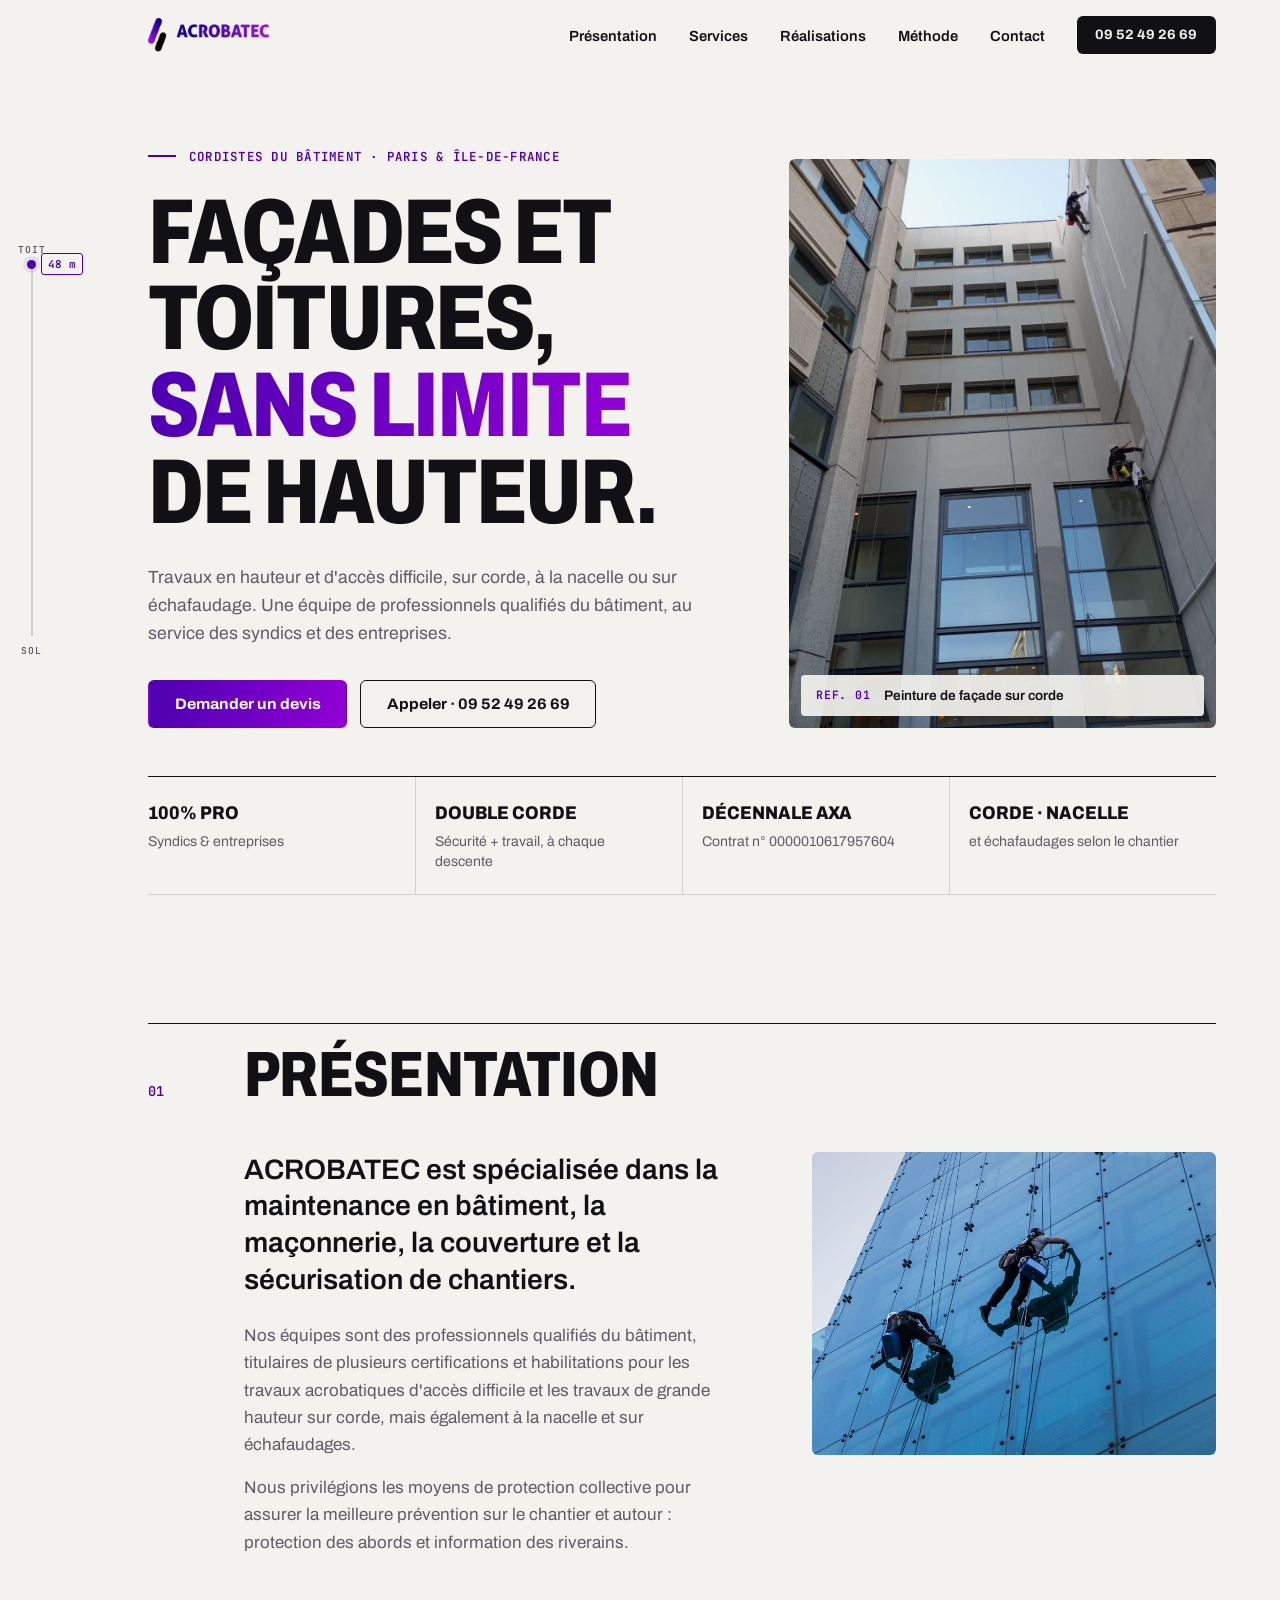
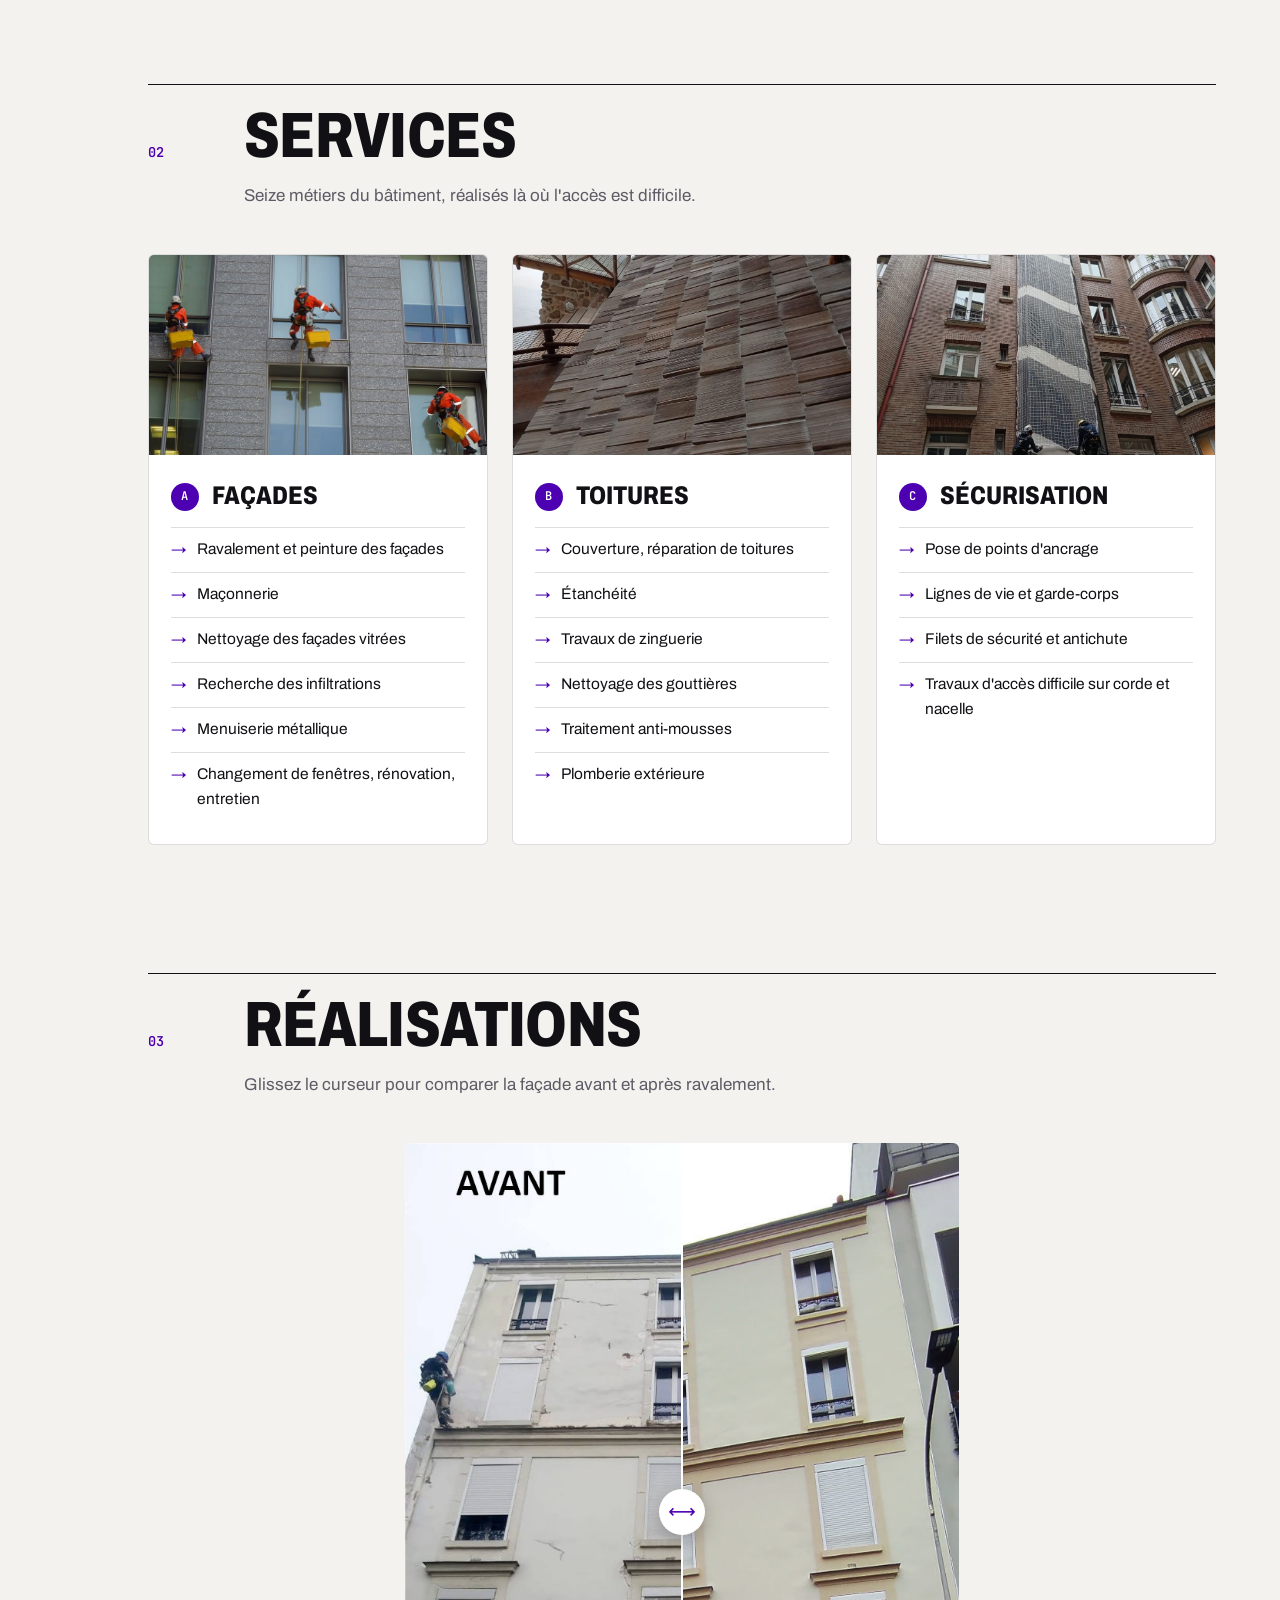
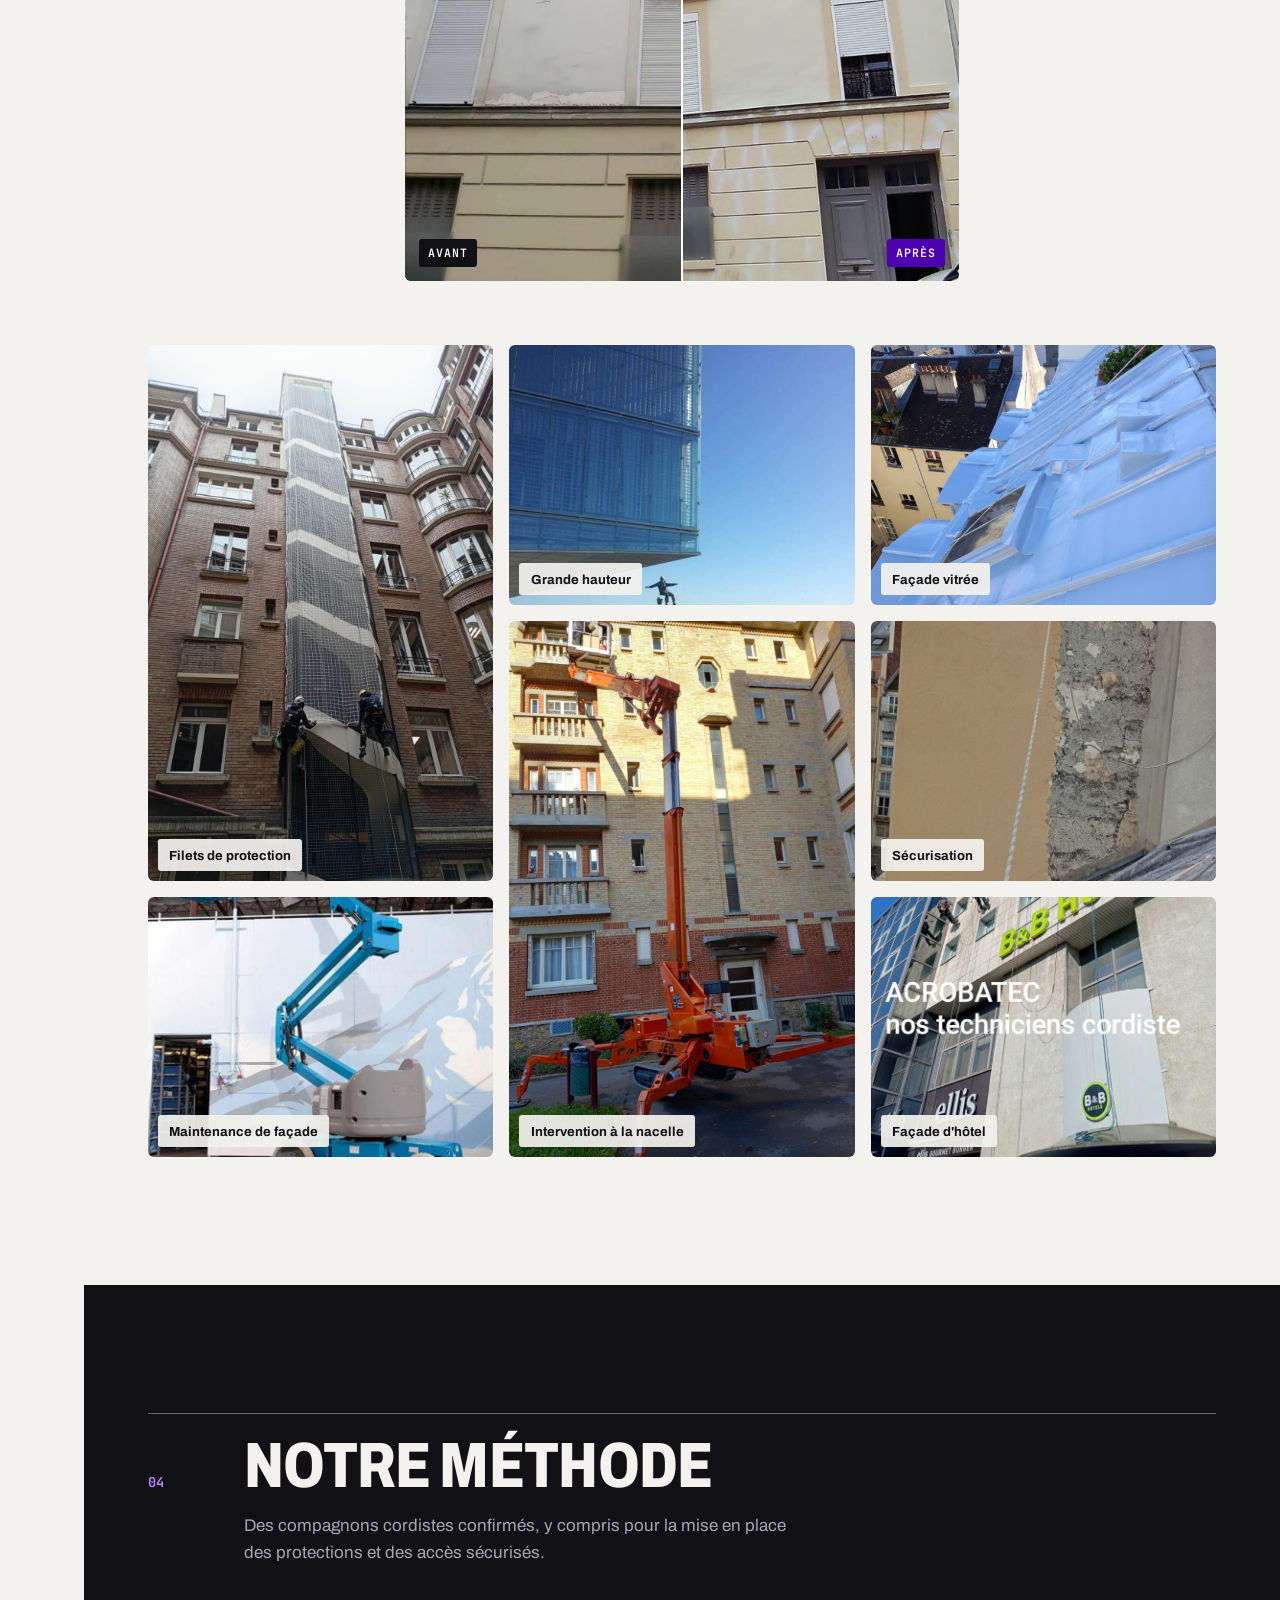
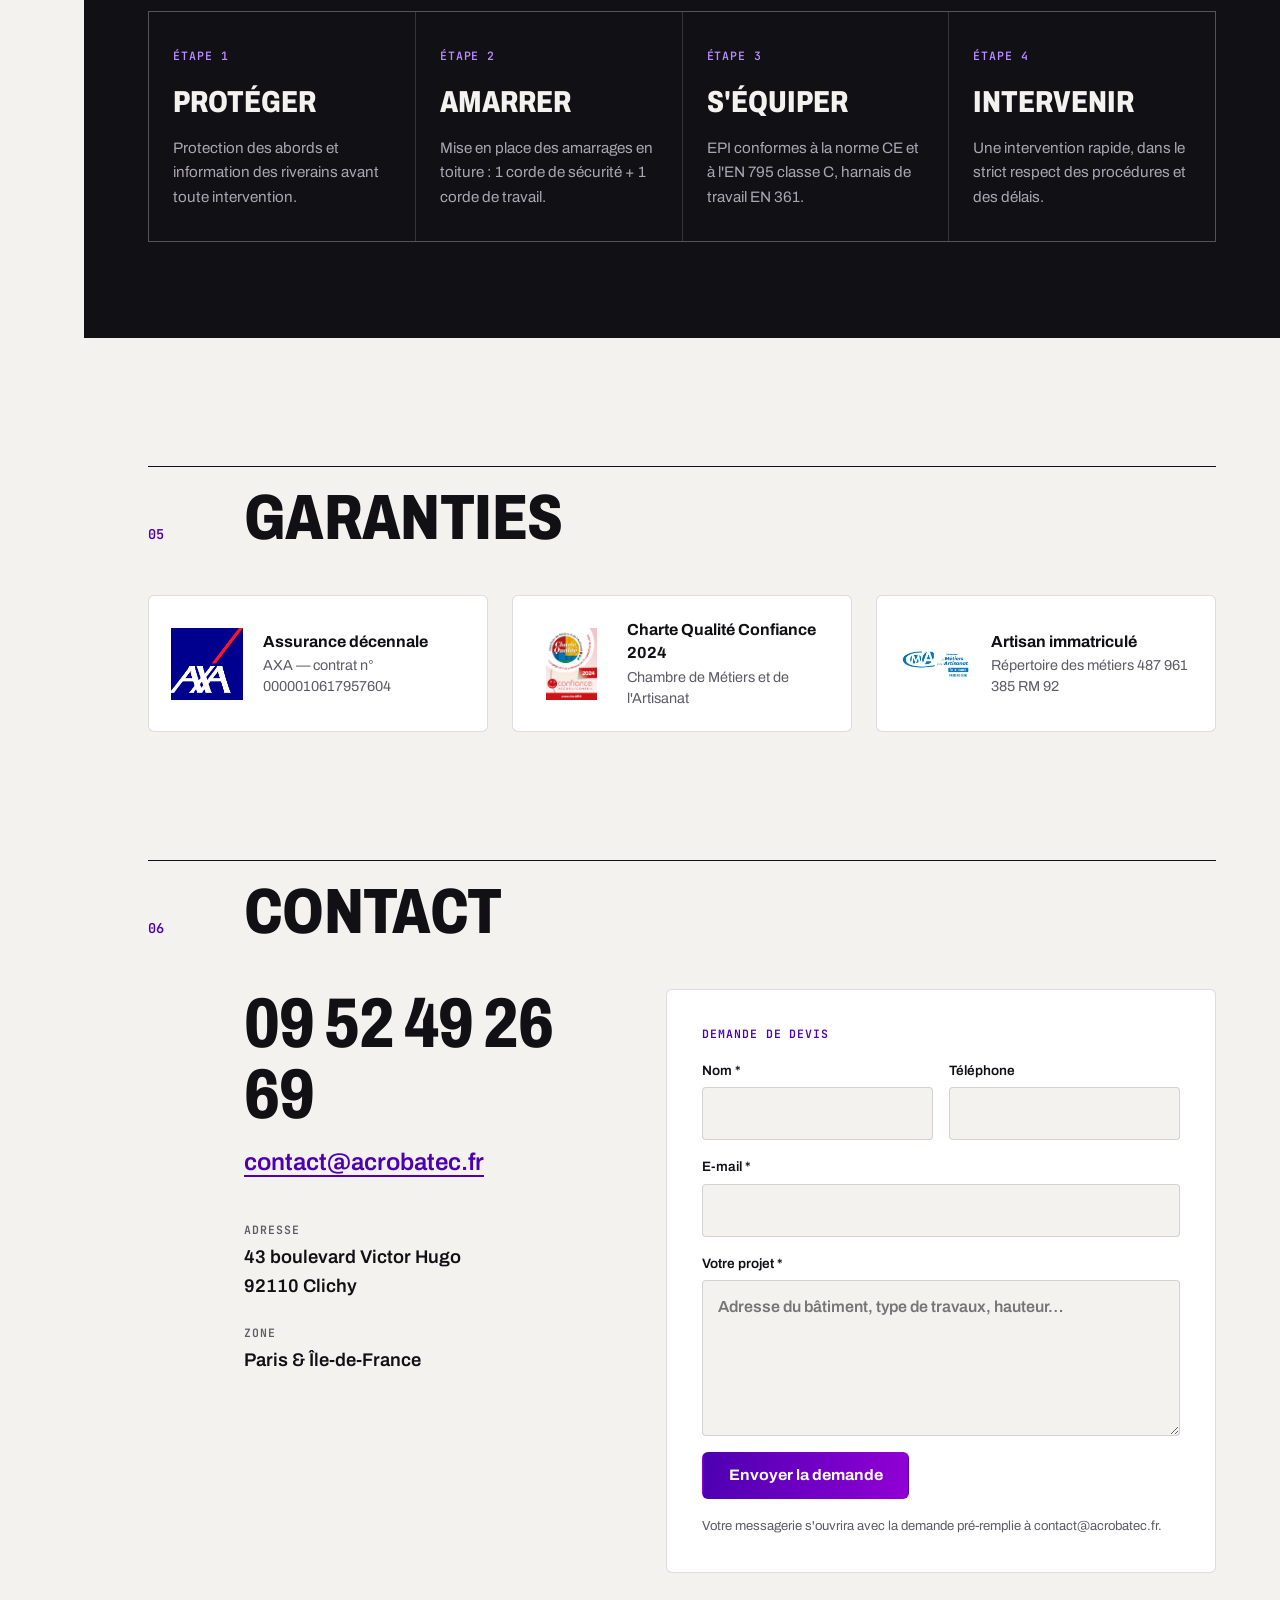
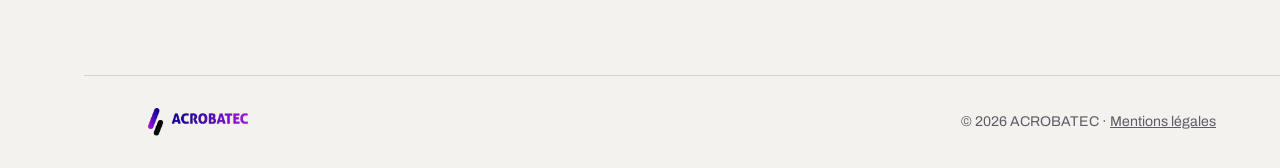
==== commit 069c3bbc: "Add version 2 of the site (light design) as index1.html Co-Authored-By: Claude Opus 5.5 <noreply@ant" ====
--- a/index1.html
+++ b/index1.html
@@ -1,498 +1,303 @@
 <!DOCTYPE html>
-<html lang="fr" class="dark">
+<html lang="fr" class="no-js">
 <head>
     <meta charset="UTF-8">
-    <meta name="viewport" content="width=device-width, initial-scale=1.0, user-scalable=no">
-    <meta name="format-detection" content="telephone=no">
-    <title>ACROBATEC | Artisan Cordiste Expert Montpellier</title>
-    <meta name="description" content="ACROBATEC - Artisan cordiste expert en travaux d'accès difficile à Montpellier et alentours. Maçonnerie, nettoyage et sécurisation en hauteur. Plus de 20 ans d'expérience.">
-    <meta name="keywords" content="cordiste, travaux sur cordes, accès difficile, maçonnerie hauteur, nettoyage façade, sécurisation, ligne de vie, nacelle, acrobatec, montpellier">
-    <link rel="canonical" href="https://acrobatec.fr/">
-    <link rel="icon" type="image/png" href="img/logo.png">
-
-    <!-- Open Graph / Facebook -->
+    <meta name="viewport" content="width=device-width, initial-scale=1.0">
+    <title>ACROBATEC | Travaux en hauteur et d'accès difficile — Paris & Île-de-France</title>
+    <meta name="description" content="ACROBATEC, cordistes professionnels du bâtiment : façades, toitures, maçonnerie, étanchéité, nettoyage et sécurisation sans limite de hauteur. Paris et Île-de-France.">
+
     <meta property="og:type" content="website">
-    <meta property="og:url" content="https://acrobatec.fr/">
-    <meta property="og:title" content="ACROBATEC | Artisan Cordiste Expert en Accès Difficile">
-    <meta property="og:description" content="Travaux sur cordes et accès difficile : maçonnerie, nettoyage haute pression et sécurisation de chantiers en hauteur à Montpellier.">
-    <meta property="og:image" content="https://acrobatec.fr/img/hero.jpg">
-
-    <!-- Twitter -->
-    <meta property="twitter:card" content="summary_large_image">
-    <meta property="twitter:url" content="https://acrobatec.fr/">
-    <meta property="twitter:title" content="ACROBATEC | Artisan Cordiste Expert en Accès Difficile">
-    <meta property="twitter:description" content="Travaux sur cordes et accès difficile : maçonnerie, nettoyage haute pression et sécurisation de chantiers en hauteur à Montpellier.">
-    <meta property="twitter:image" content="https://acrobatec.fr/img/hero.jpg">
-
-    <!-- Structured Data JSON-LD -->
-    <script type="application/ld+json">
-    {
-      "@context": "https://schema.org",
-      "@type": "ProfessionalService",
-      "name": "ACROBATEC",
-      "image": "https://acrobatec.fr/img/hero.jpg",
-      "logo": "https://acrobatec.fr/img/logo.png",
-      "url": "https://acrobatec.fr",
-      "telephone": "04 67 10 00 00",
-      "priceRange": "$$",
-      "address": {
-        "@type": "PostalAddress",
-        "streetAddress": "12 Rue de l'Industrie",
-        "addressLocality": "Montpellier",
-        "postalCode": "34000",
-        "addressCountry": "FR"
-      },
-      "geo": {
-        "@type": "GeoCoordinates",
-        "latitude": 43.610769,
-        "longitude": 3.876716
-      },
-      "openingHoursSpecification": {
-        "@type": "OpeningHoursSpecification",
-        "dayOfWeek": [
-          "Monday",
-          "Tuesday",
-          "Wednesday",
-          "Thursday",
-          "Friday"
-        ],
-        "opens": "08:00",
-        "closes": "18:00"
-      },
-      "areaServed": {
-        "@type": "AdministrativeArea",
-        "name": "Montpellier et sa région"
-      },
-      "description": "Artisan cordiste indépendant expert en travaux d'accès difficile, maçonnerie de façade, nettoyage et sécurisation en grande hauteur."
-    }
-    </script>
-    
-    <!-- 2026 Typography: Outfit for headers, Plus Jakarta Sans for body -->
+    <meta property="og:locale" content="fr_FR">
+    <meta property="og:site_name" content="ACROBATEC">
+    <meta property="og:title" content="ACROBATEC — Travaux en hauteur et d'accès difficile">
+    <meta property="og:description" content="Façades et toitures sans limite de hauteur. Cordistes qualifiés du bâtiment, à Paris et en Île-de-France.">
+    <!-- PREVIEW: when the site moves to acrobatec.fr, change these two URLs and delete the robots line -->
+    <meta property="og:url" content="https://maxa13.github.io/acrobatec-test/index1.html">
+    <meta property="og:image" content="https://maxa13.github.io/acrobatec-test/img/chantier-facade-peinture.jpg">
+    <meta name="robots" content="noindex">
+    <meta name="twitter:card" content="summary_large_image">
+    <meta name="theme-color" content="#F4F2EE">
+
+    <link rel="icon" type="image/png" sizes="32x32" href="img/favicon-32.png">
+    <link rel="apple-touch-icon" href="img/favicon.png">
+
+    <script>document.documentElement.classList.replace('no-js', 'js');</script>
+
     <link rel="preconnect" href="https://fonts.googleapis.com">
     <link rel="preconnect" href="https://fonts.gstatic.com" crossorigin>
-    <link href="https://fonts.googleapis.com/css2?family=Outfit:wght@300;500;700;900&family=Plus+Jakarta+Sans:wght@300;400;600&display=swap" rel="stylesheet">
-    
-    <script src="https://unpkg.com/lucide@latest"></script>
-    <script src="https://cdnjs.cloudflare.com/ajax/libs/gsap/3.12.2/gsap.min.js"></script>
-    <script src="https://cdnjs.cloudflare.com/ajax/libs/gsap/3.12.2/ScrollTrigger.min.js"></script>
-    
-    <link rel="stylesheet" href="css/styles.css">
-
-    <style>
-        .contact-huge { font-size: clamp(2rem, 6vw, 5rem); font-family: 'Outfit'; font-weight: 900; line-height: 1; color: var(--text); transition: color 0.3s; }
-        
-        /* Добавленные стили для мобильной оптимизации */
-        * {
-            box-sizing: border-box;
-        }
-        
-        body {
-            margin: 0;
-            padding: 0;
-            overflow-x: hidden;
-        }
-        
-        .img-wrapper img {
-            max-width: 100%;
-            height: auto;
-        }
-        
-        .bento-grid {
-            width: 100%;
-            max-width: 100%;
-            overflow: hidden;
-        }
-        
-        .gallery-grid {
-            width: 100%;
-            max-width: 100%;
-        }
-        
-        .mobile-menu-btn {
-            z-index: 1000;
-        }
-        
-        /* Запрет горизонтального скролла для конкретных элементов */
-        .fixed-bg {
-            width: 100vw;
-            overflow: hidden;
-        }
-        
-        .fixed-bg img {
-            width: 100%;
-            height: auto;
-        }
-    </style>
+    <link href="https://fonts.googleapis.com/css2?family=Archivo:wdth,wght@62..125,300..900&family=JetBrains+Mono:wght@400;600&display=swap" rel="stylesheet">
+    <link rel="stylesheet" href="css/v2.css">
 </head>
 <body>
-    <div class="noise"></div>
-    <!-- Custom Cursor -->
-    <div class="cursor-dot" id="cursorDot"></div>
-    <div class="cursor-outline" id="cursorOutline"></div>
-
-    <div class="fixed-bg">
-        <img src="img/hero.jpg" alt="Cordiste en pleine action" id="mainBg">
-        <div class="bg-overlay"></div>
+    <!-- Altitude gauge: drops from the roof to the ground as you scroll -->
+    <div class="altimeter" aria-hidden="true">
+        <span class="alt-cap">Toit</span>
+        <div class="alt-rope"><div class="alt-fill" id="altFill"></div><div class="alt-tag" id="altTag"><span id="altVal">48</span> m</div></div>
+        <span class="alt-cap">Sol</span>
     </div>
 
-    <header id="header">
-        <nav>
-            <a href="#" class="logo interactive" aria-label="Retour à l'accueil"><img src="img/logo.png" alt="Acrobatec - Artisan Cordiste"></a>
-            <ul class="nav-links" id="navLinks">
-                <li><a href="#about" class="interactive" aria-label="Navigation vers la section Moi">Moi</a></li>
-                <li><a href="#expertise" class="interactive" aria-label="Navigation vers la section Expertise">Expertise</a></li>
-                <li><a href="#works" class="interactive" aria-label="Navigation vers la section Réalisations">Réalisations</a></li>
-                <li><a href="#gear" class="interactive" aria-label="Navigation vers la section Matériel">Matériel</a></li>
+    <header class="topbar" id="topbar">
+        <a href="#top" class="brand"><img src="img/logo.png" alt="ACROBATEC — accueil" width="640" height="180"></a>
+        <nav aria-label="Navigation principale">
+            <ul class="menu" id="menu">
+                <li><a href="#presentation">Présentation</a></li>
+                <li><a href="#services">Services</a></li>
+                <li><a href="#realisations">Réalisations</a></li>
+                <li><a href="#methode">Méthode</a></li>
+                <li><a href="#contact">Contact</a></li>
             </ul>
-            <div class="nav-actions">
-                <a href="#contact" class="btn-magic interactive" style="padding: 0.8rem 2rem; font-size: 0.75rem;" aria-label="Contactez-nous">Contact</a>
-                <button class="mobile-menu-btn interactive" id="mBtn" aria-label="Menu mobile"><i data-lucide="menu"></i></button>
-            </div>
         </nav>
+        <a href="tel:+33952492669" class="btn btn-ink btn-sm hide-sm">09 52 49 26 69</a>
+        <button class="burger" id="burger" aria-label="Ouvrir le menu" aria-expanded="false" aria-controls="menu"><span></span><span></span></button>
     </header>
 
-    <main>
-        <section class="hero" id="home">
-            <div class="glow-orb" style="top: -10%; left: -10%;"></div>
-            <div class="hero-label gsap-reveal">Artisan Cordiste Indépendant</div>
-            <h1>
-                <span class="sr-only">Acrobatec - Artisan Cordiste Montpellier : </span>
-                <div style="overflow: hidden;"><span class="gsap-reveal-text-line">L'ACCÈS LÀ OÙ</span></div>
-                <div style="overflow: hidden;"><span class="gsap-reveal-text-line"><span class="outline">LES AUTRES</span> <span class="highlight">S'ARRÊTENT.</span></span></div>
-            </h1>
-            <p class="gsap-reveal">Je suis expert en travaux d'accès difficile. Maçonnerie, nettoyage et sécurisation de bâtiments à très grande hauteur.</p>
-            <div class="gsap-reveal" style="margin-top: 2rem;">
-                <a href="#expertise" class="btn-magic interactive">Découvrir mon savoir-faire <i data-lucide="arrow-down-right"></i></a>
-            </div>
-        </section>
-
-        <section id="about">
-            <div class="bento-grid">
-                <div class="glass-panel gsap-reveal interactive-panel col-span-2">
-                    <span class="section-label">Depuis 2002</span>
-                    <h2 class="section-title">L'HISTOIRE D'UNE PASSION <br>ET D'UNE TECHNIQUE.</h2>
-                    <p style="font-size: 1.2rem; color: var(--text-dim); max-width: 800px; margin-bottom: 1.5rem;">
-                        Sous le nom <strong>Acrobatec</strong>, j'exerce ma passion de cordiste depuis plus de 20 ans. Mon expertise englobe la maintenance en bâtiment, la maçonnerie, la couverture et la sécurisation des chantiers les plus extrêmes. 
-                    </p>
-                    <p style="font-size: 1.1rem; color: var(--text-dim); max-width: 800px;">
-                        J'interviens principalement sur cordes, garantissant une agilité et une sécurité absolues, mais j'opère également sur nacelles et échafaudages selon les contraintes de votre patrimoine.
-                    </p>
+    <main id="top">
+        <!-- HERO -->
+        <section class="hero">
+            <div class="hero-text">
+                <p class="kicker reveal">Cordistes du bâtiment · Paris & Île-de-France</p>
+                <h1 class="reveal">Façades et toitures,<br><em>sans limite</em><br>de hauteur.</h1>
+                <p class="hero-lead reveal">Travaux en hauteur et d'accès difficile, sur corde, à la nacelle ou sur échafaudage. Une équipe de professionnels qualifiés du bâtiment, au service des syndics et des entreprises.</p>
+                <div class="hero-cta reveal">
+                    <a href="#contact" class="btn btn-violet">Demander un devis</a>
+                    <a href="tel:+33952492669" class="btn btn-line">Appeler · 09 52 49 26 69</a>
                 </div>
-                <div class="img-wrapper gsap-reveal">
-                    <img src="img/newimage4.jpg" alt="Artisan cordiste d'Acrobatec suspendu sur cordes pour des travaux d'accès difficile" loading="lazy">
-                    <span class="tag-minimal">SUR LE TERRAIN</span>
+            </div>
+            <figure class="hero-photo reveal">
+                <img src="img/chantier-facade-peinture.jpg" alt="Deux cordistes ACROBATEC peignent la façade d'un immeuble de bureaux" fetchpriority="high">
+                <figcaption><span class="mono">REF. 01</span> Peinture de façade sur corde</figcaption>
+            </figure>
+        </section>
+
+        <ul class="facts" aria-label="En bref">
+            <li><strong>100% pro</strong><span>Syndics & entreprises</span></li>
+            <li><strong>Double corde</strong><span>Sécurité + travail, à chaque descente</span></li>
+            <li><strong>Décennale AXA</strong><span>Contrat n° 0000010617957604</span></li>
+            <li><strong>Corde · nacelle</strong><span>et échafaudages selon le chantier</span></li>
+        </ul>
+
+        <!-- 01 PRESENTATION -->
+        <section class="block" id="presentation">
+            <header class="block-head reveal">
+                <span class="num">01</span>
+                <h2>Présentation</h2>
+            </header>
+            <div class="split">
+                <div class="split-text reveal">
+                    <p class="big">ACROBATEC est spécialisée dans la maintenance en bâtiment, la maçonnerie, la couverture et la sécurisation de chantiers.</p>
+                    <p>Nos équipes sont des professionnels qualifiés du bâtiment, titulaires de plusieurs certifications et habilitations pour les travaux acrobatiques d'accès difficile et les travaux de grande hauteur sur corde, mais également à la nacelle et sur échafaudages.</p>
+                    <p>Nous privilégions les moyens de protection collective pour assurer la meilleure prévention sur le chantier et autour : protection des abords et information des riverains.</p>
                 </div>
-            </div>
-        </section>
-
-        <section id="expertise">
-            <div class="glow-orb" style="top: 30%; right: -20%;"></div>
-            <div class="section-header gsap-reveal">
-                <span class="section-label">Mes Compétences</span>
-                <h2 class="section-title">TROIS DOMAINES.<br>UNE SEULE EXIGENCE.</h2>
-            </div>
-            
-            <div class="bento-grid">
-                <div class="glass-panel gsap-reveal interactive-panel">
-                    <div class="icon-box"><i data-lucide="hammer"></i></div>
-                    <h3 class="font-display" style="font-size: 2rem; margin-bottom: 1rem; text-transform: uppercase;">Maçonnerie</h3>
-                    <p style="color: var(--text-dim); margin-bottom: 2rem;">Réfection de joints, purge de façades, traitement d'épaufrures, nez de balcons et pose de picots anti-pigeons.</p>
-                    <div class="img-wrapper" style="aspect-ratio: 16/10;"><img src="img/newimage1.jpg" alt="Travaux de maçonnerie et réfection de joints en hauteur par un cordiste Acrobatec" loading="lazy"></div>
+                <figure class="split-photo reveal">
+                    <img src="img/img5.jpg" alt="Cordistes en intervention sur une façade vitrée" loading="lazy">
+                </figure>
+            </div>
+        </section>
+
+        <!-- 02 SERVICES -->
+        <section class="block" id="services">
+            <header class="block-head reveal">
+                <span class="num">02</span>
+                <h2>Services</h2>
+                <p class="block-intro">Seize métiers du bâtiment, réalisés là où l'accès est difficile.</p>
+            </header>
+            <div class="services">
+                <article class="service reveal">
+                    <img src="img/img1.jpg" alt="" loading="lazy">
+                    <h3><span class="mono">A</span> Façades</h3>
+                    <ul>
+                        <li>Ravalement et peinture des façades</li>
+                        <li>Maçonnerie</li>
+                        <li>Nettoyage des façades vitrées</li>
+                        <li>Recherche des infiltrations</li>
+                        <li>Menuiserie métallique</li>
+                        <li>Changement de fenêtres, rénovation, entretien</li>
+                    </ul>
+                </article>
+                <article class="service reveal">
+                    <img src="img/chantier-toiture-bardeaux.jpg" alt="" loading="lazy">
+                    <h3><span class="mono">B</span> Toitures</h3>
+                    <ul>
+                        <li>Couverture, réparation de toitures</li>
+                        <li>Étanchéité</li>
+                        <li>Travaux de zinguerie</li>
+                        <li>Nettoyage des gouttières</li>
+                        <li>Traitement anti-mousses</li>
+                        <li>Plomberie extérieure</li>
+                    </ul>
+                </article>
+                <article class="service reveal">
+                    <img src="img/chantier-filets.jpg" alt="" loading="lazy">
+                    <h3><span class="mono">C</span> Sécurisation</h3>
+                    <ul>
+                        <li>Pose de points d'ancrage</li>
+                        <li>Lignes de vie et garde-corps</li>
+                        <li>Filets de sécurité et antichute</li>
+                        <li>Travaux d'accès difficile sur corde et nacelle</li>
+                    </ul>
+                </article>
+            </div>
+        </section>
+
+        <!-- 03 REALISATIONS -->
+        <section class="block" id="realisations">
+            <header class="block-head reveal">
+                <span class="num">03</span>
+                <h2>Réalisations</h2>
+                <p class="block-intro">Glissez le curseur pour comparer la façade avant et après ravalement.</p>
+            </header>
+
+            <div class="compare reveal" id="compare" style="--pos: 50%">
+                <img src="img/after.jpg" alt="Façade après ravalement" class="compare-after">
+                <img src="img/before.jpg" alt="La même façade avant ravalement, cordistes en intervention" class="compare-before">
+                <span class="compare-label left mono">AVANT</span>
+                <span class="compare-label right mono">APRÈS</span>
+                <div class="compare-handle" aria-hidden="true"><span>⟷</span></div>
+                <input type="range" min="0" max="100" value="50" aria-label="Comparer avant et après" id="compareRange">
+            </div>
+
+            <div class="gallery">
+                <figure class="g-tall reveal"><img src="img/chantier-filets.jpg" alt="Pose de filets de protection dans une cour d'immeuble en brique" loading="lazy"><figcaption>Filets de protection</figcaption></figure>
+                <figure class="reveal"><img src="img/chantier-grande-hauteur.jpg" alt="Cordiste suspendu sous un immeuble de grande hauteur" loading="lazy"><figcaption>Grande hauteur</figcaption></figure>
+                <figure class="reveal"><img src="img/img2.jpg" alt="Nettoyage d'une façade vitrée sur corde" loading="lazy"><figcaption>Façade vitrée</figcaption></figure>
+                <figure class="g-tall reveal"><img src="img/chantier-nacelle.jpg" alt="Nacelle araignée déployée devant une façade en brique" loading="lazy"><figcaption>Intervention à la nacelle</figcaption></figure>
+                <figure class="reveal"><img src="img/img3.jpg" alt="Mise en sécurité d'un bâtiment" loading="lazy"><figcaption>Sécurisation</figcaption></figure>
+                <figure class="reveal"><img src="img/wall1.jpg" alt="Intervention en façade" loading="lazy"><figcaption>Maintenance de façade</figcaption></figure>
+                <figure class="reveal pos-bottom"><img src="img/wall2.jpg" alt="Cordistes sur la façade d'un hôtel" loading="lazy"><figcaption>Façade d'hôtel</figcaption></figure>
+            </div>
+        </section>
+
+        <!-- 04 METHODE (dark band) -->
+        <section class="block dark" id="methode">
+            <header class="block-head reveal">
+                <span class="num">04</span>
+                <h2>Notre méthode</h2>
+                <p class="block-intro">Des compagnons cordistes confirmés, y compris pour la mise en place des protections et des accès sécurisés.</p>
+            </header>
+            <ol class="steps">
+                <li class="reveal"><span class="mono">ÉTAPE 1</span><h3>Protéger</h3><p>Protection des abords et information des riverains avant toute intervention.</p></li>
+                <li class="reveal"><span class="mono">ÉTAPE 2</span><h3>Amarrer</h3><p>Mise en place des amarrages en toiture : 1 corde de sécurité + 1 corde de travail.</p></li>
+                <li class="reveal"><span class="mono">ÉTAPE 3</span><h3>S'équiper</h3><p>EPI conformes à la norme CE et à l'EN 795 classe C, harnais de travail EN 361.</p></li>
+                <li class="reveal"><span class="mono">ÉTAPE 4</span><h3>Intervenir</h3><p>Une intervention rapide, dans le strict respect des procédures et des délais.</p></li>
+            </ol>
+        </section>
+
+        <!-- 05 GARANTIES -->
+        <section class="block" id="garanties">
+            <header class="block-head reveal">
+                <span class="num">05</span>
+                <h2>Garanties</h2>
+            </header>
+            <div class="trust">
+                <div class="trust-card reveal"><img src="img/certificate3.jpg" alt="AXA" loading="lazy"><p><strong>Assurance décennale</strong>AXA — contrat n° 0000010617957604</p></div>
+                <div class="trust-card reveal"><img src="img/certificate2.jpg" alt="Charte Qualité Confiance 2024" loading="lazy"><p><strong>Charte Qualité Confiance 2024</strong>Chambre de Métiers et de l'Artisanat</p></div>
+                <div class="trust-card reveal"><img src="img/certificate1.jpg" alt="Chambre de Métiers et de l'Artisanat Île-de-France" loading="lazy"><p><strong>Artisan immatriculé</strong>Répertoire des métiers 487 961 385 RM 92</p></div>
+            </div>
+        </section>
+
+        <!-- 06 CONTACT -->
+        <section class="block contact" id="contact">
+            <header class="block-head reveal">
+                <span class="num">06</span>
+                <h2>Contact</h2>
+            </header>
+            <div class="contact-grid">
+                <div class="contact-direct reveal">
+                    <a href="tel:+33952492669" class="contact-phone">09 52 49 26 69</a>
+                    <a href="mailto:contact@acrobatec.fr" class="contact-mail">contact@acrobatec.fr</a>
+                    <dl>
+                        <div><dt class="mono">Adresse</dt><dd>43 boulevard Victor Hugo<br>92110 Clichy</dd></div>
+                        <div><dt class="mono">Zone</dt><dd>Paris & Île-de-France</dd></div>
+                    </dl>
                 </div>
-                
-                <div class="glass-panel gsap-reveal interactive-panel" style="transform: translateY(40px);">
-                    <div class="icon-box"><i data-lucide="droplets"></i></div>
-                    <h3 class="font-display" style="font-size: 2rem; margin-bottom: 1rem; text-transform: uppercase;">Nettoyage</h3>
-                    <p style="color: var(--text-dim); margin-bottom: 2rem;">Nettoyage haute pression, démoussage de toitures et entretien de vitrerie difficile d'accès.</p>
-                    <div class="img-wrapper" style="aspect-ratio: 16/10;"><img src="img/newimage2.jpg" alt="Nettoyage haute pression de façade et lavage de vitres en accès difficile par Acrobatec" loading="lazy"></div>
-                </div>
-
-                <div class="glass-panel gsap-reveal interactive-panel" style="transform: translateY(80px);">
-                    <div class="icon-box"><i data-lucide="shield-check"></i></div>
-                    <h3 class="font-display" style="font-size: 2rem; margin-bottom: 1rem; text-transform: uppercase;">Sécurisation</h3>
-                    <p style="color: var(--text-dim); margin-bottom: 2rem;">Mise en place de lignes de vie, points d'ancrage, filets de protection et garde-corps autoportants.</p>
-                    <div class="img-wrapper" style="aspect-ratio: 16/10;"><img src="img/newimage3.jpg" alt="Installation de systèmes de sécurité et lignes de vie par un cordiste professionnel" loading="lazy"></div>
-                </div>
-            </div>
-        </section>
-
-        <section id="works">
-            <div class="section-header gsap-reveal">
-                <span class="section-label">Études de cas</span>
-                <h2 class="section-title">AVANT / APRÈS</h2>
-            </div>
-            <div class="gallery-grid gsap-reveal">
-                <div class="img-wrapper interactive"><img src="img/before.jpg" alt="Restauration de façade en hauteur - Avant l'intervention d'Acrobatec"><span class="tag-minimal">AVANT</span></div>
-                <div class="img-wrapper interactive"><img src="img/after.jpg" alt="Restauration de façade en hauteur - Après travaux de maçonnerie par Acrobatec"><span class="tag-minimal">APRÈS</span></div>
-            </div>
-
-            <div class="section-header gsap-reveal" style="margin-top: 150px;">
-                <span class="section-label">Flexibilité</span>
-                <h2 class="section-title">INTERVENTIONS SUR NACELLE</h2>
-            </div>
-            <div class="bento-grid gsap-reveal">
-                <div class="img-wrapper interactive" style="aspect-ratio: 3/4;"><img src="img/wall1.jpg" alt="Intervention de maçonnerie et ravalement de mur extérieur depuis une nacelle élévatrice" loading="lazy"></div>
-                <div class="img-wrapper interactive" style="aspect-ratio: 3/4;"><img src="img/wall2.jpg" alt="Travaux de nettoyage et rénovation de façade sur nacelle par Acrobatec" loading="lazy"></div>
-                <div class="img-wrapper interactive" style="aspect-ratio: 3/4;"><img src="img/wall3.jpg" alt="Restauration et peinture de mur extérieur difficile d'accès sur nacelle" loading="lazy"></div>
-            </div>
-
-            <div class="section-header gsap-reveal" style="margin-top: 150px;">
-                <span class="section-label">Galerie</span>
-                <h2 class="section-title">TRAVAUX SPECTACULAIRES</h2>
-            </div>
-            <div class="bento-grid gsap-reveal">
-                <!-- Row 1: 3 vertical images -->
-                <div class="img-wrapper interactive" style="aspect-ratio: 3/4;">
-                    <img src="img/newimage.jpg" alt="Cordiste professionnel en cours de descente contrôlée" loading="lazy">
-                    <span class="tag-minimal">ACCÈS DIFFICILE</span>
-                </div>
-
-                <div class="img-wrapper interactive" style="aspect-ratio: 3/4;">
-                    <img src="img/img3.jpg" alt="Travaux de toiture, couverture et zinguerie par Acrobatec" loading="lazy">
-                    <span class="tag-minimal">TOITURE & ZINGUERIE</span>
-                </div>
-
-                <div class="img-wrapper interactive" style="aspect-ratio: 3/4;">
-                    <img src="img/tmp.jpg" alt="Chantier de sécurisation en hauteur de monument historique" loading="lazy">
-                    <span class="tag-minimal">MONUMENTS</span>
-                </div>
-
-                <!-- Row 2: 3 square images -->
-                <div class="img-wrapper interactive" style="aspect-ratio: 1/1;">
-                    <img src="img/img1.jpg" alt="Nettoyage haute pression et sablage de structure métallique" loading="lazy">
-                    <span class="tag-minimal">SABLAGE</span>
-                </div>
-
-                <div class="img-wrapper interactive" style="aspect-ratio: 1/1;">
-                    <img src="img/img2.jpg" alt="Installation de garde-corps de sécurité collectifs sur toit terrasse" loading="lazy">
-                    <span class="tag-minimal">SÉCURITÉ TOIT</span>
-                </div>
-
-                <div class="img-wrapper interactive" style="aspect-ratio: 1/1;">
-                    <img src="img/img4.jpg" alt="Contrôle technique et réparation de nez de balcons dégradés" loading="lazy">
-                    <span class="tag-minimal">MAÇONNERIE</span>
-                </div>
-            </div>
-        </section>
-
-        <section id="gear" style="padding-top: 50px;">
-            <div class="glass-panel gsap-reveal">
-                    <div style="display: flex; flex-wrap: wrap; justify-content: space-between; align-items: center; gap: 2rem; margin-bottom: 3rem;">
-                        <div>
-                            <span class="section-label">Sécurité & Fiabilité</span>
-                            <h2 class="section-title" style="margin: 0;">MON MATÉRIEL</h2>
-                        </div>
-                        <p style="max-width: 400px; color: var(--text-dim);">
-                            Ma vie et la réussite de mes interventions reposent sur un matériel de pointe, vérifié périodiquement selon les normes CE les plus strictes. (EN-795, EN-361, EN-358).
-                        </p>
+                <form class="form reveal" id="contactForm" novalidate>
+                    <p class="mono form-title">Demande de devis</p>
+                    <div class="row">
+                        <label>Nom *<input type="text" name="nom" required autocomplete="name"></label>
+                        <label>Téléphone<input type="tel" name="tel" autocomplete="tel"></label>
                     </div>
-                    
-                    <!-- Infinite Marquee Logic Applied in JS -->
-                    <div class="equipment-track" id="equipTrack">
-                        <div class="equip-item"><img src="img/icon1.png" alt="Cordes"><span>Cordes</span></div>
-                        <div class="equip-item"><img src="img/icon2.png" alt="Harnais"><span>Harnais</span></div>
-                        <div class="equip-item"><img src="img/icon3.png" alt="Casques"><span>Casques</span></div>
-                        <div class="equip-item"><img src="img/icon4.png" alt="Mousquetons"><span>Mousquetons</span></div>
-                        <div class="equip-item"><img src="img/icon5.png" alt="Descendeurs"><span>Descendeurs</span></div>
-                        <div class="equip-item"><img src="img/icon6.png" alt="Bloqueurs"><span>Bloqueurs</span></div>
-                        <div class="equip-item"><img src="img/icon7.png" alt="Amarrages"><span>Amarrages</span></div>
-                        <!-- Duplicates for illusion of infinite scroll -->
-                        <div class="equip-item"><img src="img/icon1.png" alt="Cordes"><span>Cordes</span></div>
-                        <div class="equip-item"><img src="img/icon2.png" alt="Harnais"><span>Harnais</span></div>
-                        <div class="equip-item"><img src="img/icon3.png" alt="Casques"><span>Casques</span></div>
-                        <div class="equip-item"><img src="img/icon4.png" alt="Mousquetons"><span>Mousquetons</span></div>
-                    </div>
-            </div>
-        </section>
-
-        <section id="contact" style="min-height: 80vh; display: flex; flex-direction: column; justify-content: center;">
-            <div class="glow-orb" style="bottom: 0; left: 20%; background: radial-gradient(circle, rgba(204, 255, 0, 0.1) 0%, rgba(0,0,0,0) 70%);"></div>
-            <span class="section-label gsap-reveal">Discutons de votre projet</span>
-            <a href="mailto:contact@acrobatec.fr" class="contact-huge gsap-reveal interactive" style="text-decoration: none; display: block;" aria-label="Envoyer un email à contact@acrobatec.fr">CONTACT@<br>ACROBATEC.FR</a>
-            
-            <div class="contact-info gsap-reveal">
-                <div class="contact-item">
-                    <p>Téléphone</p>
-                    <p>04 67 10 00 00</p>
-                </div>
-                <div class="contact-item">
-                    <p>Base Opérationnelle</p>
-                    <p>12 Rue de l'Industrie, Montpellier</p>
-                </div>
-                <div class="contact-item">
-                    <p>Disponibilité</p>
-                    <p style="color: var(--primary);">Intervention Rapide</p>
-                </div>
+                    <label>E-mail *<input type="email" name="email" required autocomplete="email"></label>
+                    <label>Votre projet *<textarea name="message" rows="5" required placeholder="Adresse du bâtiment, type de travaux, hauteur…"></textarea></label>
+                    <button type="submit" class="btn btn-violet">Envoyer la demande</button>
+                    <p class="form-note" id="formNote">Votre messagerie s'ouvrira avec la demande pré-remplie à contact@acrobatec.fr.</p>
+                </form>
             </div>
         </section>
     </main>
 
-    <footer>
-        <div class="logo"><img src="img/logo.png" alt="Acrobatec - Travaux en hauteur et accès difficile" loading="lazy"></div>
-        <div class="cert-row">
-            <img src="img/certificate1.jpg" alt="Certificat CACES" loading="lazy">
-            <img src="img/certificate2.jpg" alt="Certificat IRATA" loading="lazy">
-            <img src="img/certificate3.jpg" alt="Certificat Qualibat" loading="lazy">
-        </div>
-        <div class="copy">© 2026 ACROBATEC // TOUS DROITS RÉSERVÉS</div>
+    <footer class="footer">
+        <img src="img/logo.png" alt="ACROBATEC" width="640" height="180">
+        <p>© 2026 ACROBATEC · <a href="mentions-legales.html">Mentions légales</a></p>
     </footer>
 
-    <!-- Lightbox Modal -->
-    <div id="lightbox" class="lightbox" aria-hidden="true" role="dialog">
-        <button class="lightbox-close" id="lightboxClose" aria-label="Fermer la galerie">&times;</button>
-        <div class="lightbox-content">
-            <img id="lightboxImg" src="" alt="">
-            <p id="lightboxCaption" class="lightbox-caption"></p>
-        </div>
-    </div>
-
     <script>
-        lucide.createIcons();
-        gsap.registerPlugin(ScrollTrigger);
-
-        // Custom Cursor Logic
-        const cursorDot = document.getElementById('cursorDot');
-        const cursorOutline = document.getElementById('cursorOutline');
-        
-        window.addEventListener('mousemove', (e) => {
-            gsap.to(cursorDot, { x: e.clientX, y: e.clientY, duration: 0, ease: "none" });
-            gsap.to(cursorOutline, { x: e.clientX, y: e.clientY, duration: 0.15, ease: "power2.out" });
-        });
-        
-        // Dynamic cursor hover selection including images
-        document.querySelectorAll('.interactive, button, a, .img-wrapper').forEach(el => {
-            el.addEventListener('mouseenter', () => document.body.classList.add('cursor-hover'));
-            el.addEventListener('mouseleave', () => document.body.classList.remove('cursor-hover'));
-        });
-
-        // Header Scrolled State
-        window.addEventListener('scroll', () => {
-            const header = document.getElementById('header');
-            if (window.scrollY > 50) header.classList.add('scrolled');
-            else header.classList.remove('scrolled');
-        });
-
-        // Mobile Menu
-        const mBtn = document.getElementById('mBtn');
-        const navLinks = document.getElementById('navLinks');
-        
-        if (mBtn && navLinks) {
-            mBtn.addEventListener('click', () => {
-                navLinks.classList.toggle('active');
-                const isActive = navLinks.classList.contains('active');
-                mBtn.innerHTML = isActive ? '<i data-lucide="x"></i>' : '<i data-lucide="menu"></i>';
-                lucide.createIcons();
+        (() => {
+            const root = document.documentElement;
+
+            // Reveal on scroll
+            const items = document.querySelectorAll('.reveal');
+            if ('IntersectionObserver' in window && !matchMedia('(prefers-reduced-motion: reduce)').matches) {
+                const io = new IntersectionObserver(entries => entries.forEach(e => {
+                    if (e.isIntersecting) { e.target.classList.add('in'); io.unobserve(e.target); }
+                }), { rootMargin: '0px 0px -8% 0px' });
+                items.forEach(el => io.observe(el));
+            } else {
+                root.classList.replace('js', 'no-js');
+            }
+
+            // Header shadow + altitude gauge
+            const topbar = document.getElementById('topbar');
+            const fill = document.getElementById('altFill');
+            const tag = document.getElementById('altTag');
+            const val = document.getElementById('altVal');
+            const TOP_M = 48;
+            const onScroll = () => {
+                const max = root.scrollHeight - innerHeight;
+                const p = max > 0 ? Math.min(1, Math.max(0, scrollY / max)) : 0;
+                topbar.classList.toggle('scrolled', scrollY > 10);
+                fill.style.height = (p * 100) + '%';
+                tag.style.top = (p * 100) + '%';
+                val.textContent = Math.round(TOP_M * (1 - p));
+            };
+            addEventListener('scroll', onScroll, { passive: true });
+            addEventListener('resize', onScroll);
+            onScroll();
+
+            // Mobile menu
+            const burger = document.getElementById('burger');
+            const menu = document.getElementById('menu');
+            const setMenu = open => {
+                document.body.classList.toggle('menu-open', open);
+                burger.setAttribute('aria-expanded', String(open));
+                burger.setAttribute('aria-label', open ? 'Fermer le menu' : 'Ouvrir le menu');
+            };
+            burger.addEventListener('click', () => setMenu(!document.body.classList.contains('menu-open')));
+            menu.querySelectorAll('a').forEach(a => a.addEventListener('click', () => setMenu(false)));
+
+            // Before / after slider
+            const compare = document.getElementById('compare');
+            const range = document.getElementById('compareRange');
+            range.addEventListener('input', () => compare.style.setProperty('--pos', range.value + '%'));
+
+            // Contact form: opens the visitor's mail app with the request filled in
+            const form = document.getElementById('contactForm');
+            const note = document.getElementById('formNote');
+            form.addEventListener('submit', e => {
+                e.preventDefault();
+                if (!form.checkValidity()) {
+                    note.textContent = 'Merci de remplir le nom, un e-mail valide et votre projet.';
+                    note.classList.add('error');
+                    form.reportValidity();
+                    return;
+                }
+                note.classList.remove('error');
+                const d = new FormData(form);
+                const subject = `Demande de devis — ${d.get('nom')}`;
+                const body = `${d.get('message')}\n\n${d.get('nom')}\n${d.get('email')}${d.get('tel') ? '\n' + d.get('tel') : ''}`;
+                location.href = `mailto:contact@acrobatec.fr?subject=${encodeURIComponent(subject)}&body=${encodeURIComponent(body)}`;
+                note.textContent = 'Votre messagerie va s\'ouvrir. Sinon, écrivez-nous à contact@acrobatec.fr.';
             });
-
-            navLinks.querySelectorAll('a').forEach(link => {
-                link.addEventListener('click', () => {
-                    navLinks.classList.remove('active');
-                    mBtn.innerHTML = '<i data-lucide="menu"></i>';
-                    lucide.createIcons();
-                });
-            });
-        }
-
-        // Interactive Glass Panels glow tracking
-        document.querySelectorAll('.interactive-panel').forEach(panel => {
-            panel.addEventListener('mousemove', e => {
-                const rect = panel.getBoundingClientRect();
-                const x = e.clientX - rect.left;
-                const y = e.clientY - rect.top;
-                panel.style.setProperty('--mouse-x', `${x}px`);
-                panel.style.setProperty('--mouse-y', `${y}px`);
-            });
-        });
-
-        // --- GSAP ANIMATIONS ---
-
-        // Parallax BG
-        gsap.to("#mainBg", {
-            scrollTrigger: {
-                trigger: "body",
-                start: "top top",
-                end: "bottom bottom",
-                scrub: 1
-            },
-            y: "20%",
-            scale: 1.15
-        });
-
-        // Hero Text Lines Reveal
-        gsap.fromTo(".gsap-reveal-text-line", 
-            { y: "110%", opacity: 0, rotationZ: 5 }, 
-            { y: "0%", opacity: 1, rotationZ: 0, duration: 1.5, stagger: 0.2, ease: "power4.out", delay: 0.2 }
-        );
-
-        // Standard Scroll Reveals
-        gsap.utils.toArray('.gsap-reveal').forEach(el => {
-            gsap.fromTo(el, 
-                { y: 60, opacity: 0 },
-                {
-                    scrollTrigger: {
-                        trigger: el,
-                        start: "top 85%",
-                    },
-                    y: 0,
-                    opacity: 1,
-                    duration: 1,
-                    ease: "power3.out"
-                }
-            );
-        });
-
-        // Infinite Equipment Marquee
-        gsap.to("#equipTrack", {
-            x: "-50%",
-            ease: "none",
-            repeat: -1,
-            duration: 20
-        });
-
-        // Lightbox Gallery Setup
-        const lightbox = document.getElementById('lightbox');
-        const lightboxImg = document.getElementById('lightboxImg');
-        const lightboxCaption = document.getElementById('lightboxCaption');
-        const lightboxClose = document.getElementById('lightboxClose');
-
-        if (lightbox && lightboxImg && lightboxCaption && lightboxClose) {
-            document.querySelectorAll('.img-wrapper img').forEach(img => {
-                const wrapper = img.parentElement;
-                
-                // Add pointer style
-                wrapper.style.cursor = 'pointer';
-
-                wrapper.addEventListener('click', () => {
-                    lightboxImg.src = img.src;
-                    lightboxImg.alt = img.alt;
-                    lightboxCaption.textContent = img.alt || "Intervention Acrobatec";
-                    lightbox.classList.add('active');
-                    lightbox.setAttribute('aria-hidden', 'false');
-                    document.body.style.overflow = 'hidden'; // prevent scrolling
-                });
-            });
-
-            const closeLightbox = () => {
-                lightbox.classList.remove('active');
-                lightbox.setAttribute('aria-hidden', 'true');
-                document.body.style.overflow = '';
-            };
-
-            lightboxClose.addEventListener('click', closeLightbox);
-            lightbox.addEventListener('click', (e) => {
-                if (e.target === lightbox || e.target === lightboxClose) {
-                    closeLightbox();
-                }
-            });
-
-            // Close on escape key
-            document.addEventListener('keydown', (e) => {
-                if (e.key === 'Escape' && lightbox.classList.contains('active')) {
-                    closeLightbox();
-                }
-            });
-        }
-
+        })();
     </script>
 </body>
-</html>+</html>
--- a/css/v2.css
+++ b/css/v2.css
@@ -0,0 +1,260 @@
+/* ACROBATEC — version 2: light editorial, brand violet from the logo */
+:root {
+    --paper: #F4F2EE;
+    --paper-2: #EAE7E1;
+    --ink: #111015;
+    --ink-2: #2A2830;
+    --muted: #5E5B66;
+    --line: rgba(17, 16, 21, 0.14);
+    --violet: #4C00B1;
+    --violet-2: #9200D5;
+    --violet-soft: rgba(76, 0, 177, 0.08);
+    --radius: 6px;
+    --gutter: clamp(16px, 5vw, 72px);
+    --ease: cubic-bezier(0.2, 0.7, 0.1, 1);
+}
+
+* { margin: 0; padding: 0; box-sizing: border-box; }
+html { scroll-behavior: smooth; }
+body {
+    background: var(--paper); color: var(--ink);
+    font-family: 'Archivo', system-ui, sans-serif; font-size: 17px; line-height: 1.6;
+    overflow-x: hidden;
+}
+main { overflow-x: hidden; overflow-x: clip; }
+img { display: block; max-width: 100%; }
+a { color: inherit; }
+:focus-visible { outline: 2px solid var(--violet); outline-offset: 3px; }
+.mono { font-family: 'JetBrains Mono', ui-monospace, monospace; font-size: 0.72rem; letter-spacing: 0.08em; text-transform: uppercase; font-weight: 600; }
+
+/* --- BUTTONS --- */
+.btn {
+    display: inline-flex; align-items: center; justify-content: center; gap: 0.5rem;
+    padding: 0.95rem 1.6rem; border-radius: var(--radius); border: 1.5px solid transparent;
+    font: 700 0.95rem/1 'Archivo', sans-serif; font-stretch: 105%; text-decoration: none; cursor: pointer;
+    transition: background 0.25s, color 0.25s, border-color 0.25s, transform 0.25s;
+}
+.btn:hover { transform: translateY(-2px); }
+.btn-violet { background: linear-gradient(100deg, var(--violet), var(--violet-2)); color: #fff; }
+.btn-violet:hover { box-shadow: 0 10px 30px -10px rgba(76, 0, 177, 0.6); }
+.btn-ink { background: var(--ink); color: var(--paper); }
+.btn-ink:hover { background: var(--violet); }
+.btn-line { border-color: var(--ink); color: var(--ink); }
+.btn-line:hover { background: var(--ink); color: var(--paper); }
+.btn-sm { padding: 0.7rem 1.1rem; font-size: 0.85rem; }
+
+/* --- TOP BAR --- */
+.topbar {
+    position: sticky; top: 0; z-index: 50;
+    display: flex; align-items: center; gap: 2rem;
+    padding: 1rem var(--gutter); background: rgba(244, 242, 238, 0.88);
+    backdrop-filter: blur(14px); -webkit-backdrop-filter: blur(14px);
+    border-bottom: 1px solid transparent; transition: border-color 0.3s;
+}
+.topbar.scrolled { border-bottom-color: var(--line); }
+.brand img { height: 34px; width: auto; }
+.topbar nav { margin-left: auto; }
+.menu { display: flex; gap: 2rem; list-style: none; }
+.menu a { text-decoration: none; font-weight: 600; font-size: 0.92rem; position: relative; padding: 0.3rem 0; }
+.menu a::after { content: ''; position: absolute; left: 0; bottom: 0; height: 2px; width: 100%; background: var(--violet); transform: scaleX(0); transform-origin: left; transition: transform 0.3s var(--ease); }
+.menu a:hover::after { transform: scaleX(1); }
+.burger { display: none; width: 44px; height: 44px; margin-left: auto; background: none; border: 0; cursor: pointer; position: relative; }
+.burger span { position: absolute; left: 10px; right: 10px; height: 2px; background: var(--ink); transition: transform 0.3s var(--ease), top 0.3s var(--ease); }
+.burger span:first-child { top: 17px; }
+.burger span:last-child { top: 25px; }
+.menu-open .burger span:first-child { top: 21px; transform: rotate(45deg); }
+.menu-open .burger span:last-child { top: 21px; transform: rotate(-45deg); }
+
+@media (max-width: 960px) {
+    .hide-sm { display: none; }
+    .burger { display: block; }
+    .topbar nav { margin: 0; }
+    .menu {
+        position: fixed; inset: 66px 0 auto 0; flex-direction: column; gap: 0;
+        background: var(--paper); border-bottom: 1px solid var(--line);
+        padding: 0.5rem var(--gutter) 1.5rem;
+        transform: translateY(-12px); opacity: 0; visibility: hidden; transition: all 0.3s var(--ease);
+    }
+    .menu a { display: block; padding: 0.9rem 0; font-size: 1.3rem; font-stretch: 110%; border-bottom: 1px solid var(--line); }
+    .menu a::after { display: none; }
+    .menu-open .menu { transform: none; opacity: 1; visibility: visible; }
+}
+
+/* --- ALTITUDE GAUGE --- */
+.altimeter {
+    position: fixed; left: 18px; top: 50%; transform: translateY(-50%); z-index: 40;
+    height: 46vh; display: flex; flex-direction: column; align-items: center; gap: 8px;
+}
+.alt-cap { font: 600 0.6rem 'JetBrains Mono', monospace; letter-spacing: 0.1em; text-transform: uppercase; color: var(--muted); }
+.alt-rope { position: relative; flex: 1; width: 2px; background: var(--line); }
+.alt-fill { position: absolute; top: 0; left: 0; width: 100%; height: 0; background: linear-gradient(var(--violet), var(--violet-2)); }
+.alt-tag {
+    position: absolute; left: 10px; top: 0; transform: translateY(-50%); white-space: nowrap;
+    font: 600 0.68rem 'JetBrains Mono', monospace; color: var(--violet);
+    padding: 3px 6px; background: var(--paper); border: 1px solid var(--violet); border-radius: 3px;
+}
+.alt-tag::before { content: ''; position: absolute; left: -15px; top: 50%; width: 9px; height: 9px; margin-top: -4.5px; border-radius: 50%; background: var(--violet); box-shadow: 0 0 0 4px var(--violet-soft); }
+@media (min-width: 1101px) { body { padding-left: 84px; } .topbar { margin-left: -84px; padding-left: calc(var(--gutter) + 84px); } }
+@media (max-width: 1100px) { .altimeter { display: none; } }
+
+/* --- HERO --- */
+.hero {
+    display: grid; grid-template-columns: 1.15fr 0.85fr; gap: clamp(2rem, 5vw, 5rem); align-items: end;
+    padding: clamp(2.5rem, 6vw, 5rem) var(--gutter) 3rem;
+}
+.kicker { font: 600 0.78rem 'JetBrains Mono', monospace; letter-spacing: 0.1em; text-transform: uppercase; color: var(--violet); margin-bottom: 1.5rem; display: flex; align-items: center; gap: 0.8rem; }
+.kicker::before { content: ''; width: 28px; height: 2px; background: currentColor; }
+.hero h1 {
+    font-size: clamp(2.8rem, 7.2vw, 6.6rem); line-height: 0.94; font-weight: 800; font-stretch: 78%;
+    letter-spacing: -0.02em; text-transform: uppercase; margin-bottom: 1.8rem;
+}
+.hero h1 em { font-style: normal; background: linear-gradient(100deg, var(--violet), var(--violet-2)); -webkit-background-clip: text; background-clip: text; color: transparent; }
+.hero-lead { max-width: 560px; color: var(--muted); font-size: 1.1rem; margin-bottom: 2rem; }
+.hero-cta { display: flex; flex-wrap: wrap; gap: 0.8rem; }
+.hero-photo { position: relative; border-radius: var(--radius); overflow: hidden; aspect-ratio: 3 / 4; max-height: 78vh; }
+.hero-photo img { width: 100%; height: 100%; object-fit: cover; }
+.hero-photo figcaption {
+    position: absolute; left: 12px; bottom: 12px; right: 12px; display: flex; gap: 0.8rem; align-items: center;
+    padding: 0.6rem 0.9rem; background: rgba(244, 242, 238, 0.92); border-radius: 4px; font-size: 0.85rem; font-weight: 600;
+}
+.hero-photo figcaption .mono { color: var(--violet); }
+
+/* Facts strip */
+.facts { list-style: none; display: grid; grid-template-columns: repeat(4, 1fr); border-top: 1px solid var(--ink); border-bottom: 1px solid var(--line); margin: 0 var(--gutter); }
+.facts li { padding: 1.4rem 1.2rem 1.4rem 0; display: flex; flex-direction: column; gap: 0.2rem; }
+.facts li + li { padding-left: 1.2rem; border-left: 1px solid var(--line); }
+.facts strong { font-size: 1.15rem; font-stretch: 90%; font-weight: 800; text-transform: uppercase; }
+.facts span { color: var(--muted); font-size: 0.88rem; line-height: 1.4; }
+
+/* --- BLOCKS --- */
+.block { padding: clamp(4.5rem, 10vw, 8rem) var(--gutter) 0; scroll-margin-top: 70px; }
+.block-head { display: grid; grid-template-columns: 80px 1fr; column-gap: 1rem; align-items: baseline; margin-bottom: 2.8rem; padding-top: 1.2rem; border-top: 1px solid var(--ink); }
+.num { font: 600 0.85rem 'JetBrains Mono', monospace; color: var(--violet); }
+.block-head h2 { font-size: clamp(2.2rem, 5vw, 4.2rem); line-height: 1; font-weight: 800; font-stretch: 78%; text-transform: uppercase; letter-spacing: -0.01em; }
+.block-intro { grid-column: 2; margin-top: 0.9rem; color: var(--muted); max-width: 560px; }
+
+/* Presentation */
+.split { display: grid; grid-template-columns: 1fr 0.8fr; gap: clamp(2rem, 5vw, 5rem); align-items: start; padding-left: calc(80px + 1rem); }
+.split-text p { color: var(--muted); max-width: 620px; }
+.split-text p + p { margin-top: 1rem; }
+.split-text .big { font-size: clamp(1.35rem, 2.2vw, 1.8rem); line-height: 1.3; color: var(--ink); font-weight: 600; margin-bottom: 1.5rem; }
+.split-photo { border-radius: var(--radius); overflow: hidden; aspect-ratio: 4 / 3; }
+.split-photo img { width: 100%; height: 100%; object-fit: cover; }
+
+/* Services */
+.services { display: grid; grid-template-columns: repeat(3, 1fr); gap: 1.5rem; }
+.service { background: #fff; border: 1px solid var(--line); border-radius: var(--radius); overflow: hidden; transition: transform 0.4s var(--ease), box-shadow 0.4s; }
+.service:hover { transform: translateY(-4px); box-shadow: 0 24px 50px -30px rgba(17, 16, 21, 0.45); }
+.service img { width: 100%; height: 200px; object-fit: cover; }
+.service h3 { display: flex; align-items: center; gap: 0.8rem; padding: 1.3rem 1.4rem 0.6rem; font-size: 1.6rem; font-stretch: 80%; font-weight: 800; text-transform: uppercase; }
+.service h3 .mono { width: 28px; height: 28px; display: grid; place-items: center; border-radius: 50%; background: var(--violet); color: #fff; font-size: 0.75rem; }
+.service ul { list-style: none; padding: 0 1.4rem 1.4rem; }
+.service li { padding: 0.6rem 0; border-top: 1px solid var(--line); font-size: 0.97rem; display: flex; gap: 0.6rem; }
+.service li::before { content: '→'; color: var(--violet); }
+
+/* Before / after */
+.compare {
+    position: relative; max-width: 760px; aspect-ratio: 3 / 4; max-height: 82vh; margin: 0 auto 4rem;
+    border-radius: var(--radius); overflow: hidden; user-select: none; background: var(--paper-2);
+}
+.compare img { position: absolute; inset: 0; width: 100%; height: 100%; object-fit: cover; }
+.compare-before { clip-path: inset(0 calc(100% - var(--pos)) 0 0); }
+.compare-label { position: absolute; bottom: 14px; padding: 5px 9px; border-radius: 3px; background: var(--ink); color: #fff; }
+.compare-label.left { left: 14px; }
+.compare-label.right { right: 14px; background: var(--violet); }
+.compare-handle { position: absolute; top: 0; bottom: 0; left: var(--pos); width: 2px; margin-left: -1px; background: #fff; pointer-events: none; }
+.compare-handle span { position: absolute; top: 50%; left: 50%; transform: translate(-50%, -50%); width: 46px; height: 46px; border-radius: 50%; background: #fff; color: var(--violet); display: grid; place-items: center; font-size: 1.2rem; box-shadow: 0 6px 20px rgba(0,0,0,0.25); }
+.compare input { position: absolute; inset: 0; width: 100%; height: 100%; opacity: 0; cursor: ew-resize; margin: 0; }
+.compare:focus-within .compare-handle span { outline: 2px solid var(--violet); outline-offset: 3px; }
+
+/* Gallery */
+.gallery { display: grid; grid-template-columns: repeat(3, 1fr); grid-auto-rows: 260px; grid-auto-flow: dense; gap: 1rem; }
+.gallery .pos-bottom img { object-position: center bottom; }
+.gallery figure { position: relative; border-radius: var(--radius); overflow: hidden; }
+.gallery .g-tall { grid-row: span 2; }
+.gallery img { width: 100%; height: 100%; object-fit: cover; transition: transform 1s var(--ease); }
+.gallery figure:hover img { transform: scale(1.05); }
+.gallery figcaption { position: absolute; left: 10px; bottom: 10px; padding: 0.35rem 0.7rem; background: rgba(244, 242, 238, 0.92); border-radius: 3px; font-size: 0.82rem; font-weight: 700; }
+
+/* Méthode — dark band */
+.block.dark { background: var(--ink); color: var(--paper); margin-top: clamp(4.5rem, 10vw, 8rem); padding-bottom: clamp(4rem, 8vw, 6rem); }
+.block.dark .block-head { border-top-color: rgba(244, 242, 238, 0.4); }
+.block.dark .num { color: #B98BFF; }
+.block.dark .block-intro { color: #A9A6B2; }
+.steps { list-style: none; display: grid; grid-template-columns: repeat(4, 1fr); gap: 1px; background: rgba(244, 242, 238, 0.16); border: 1px solid rgba(244, 242, 238, 0.16); }
+.steps li { background: var(--ink); padding: 1.8rem 1.5rem 2rem; position: relative; }
+.steps li .mono { color: #B98BFF; }
+.steps h3 { font-size: 1.9rem; font-stretch: 78%; text-transform: uppercase; font-weight: 800; margin: 0.6rem 0 0.6rem; }
+.steps p { color: #A9A6B2; font-size: 0.95rem; }
+
+/* Garanties */
+.trust { display: grid; grid-template-columns: repeat(3, 1fr); gap: 1.5rem; }
+.trust-card { display: flex; gap: 1.2rem; align-items: center; padding: 1.4rem; background: #fff; border: 1px solid var(--line); border-radius: var(--radius); }
+.trust-card img { width: 72px; height: 72px; object-fit: contain; flex: 0 0 auto; }
+.trust-card p { font-size: 0.9rem; color: var(--muted); line-height: 1.45; }
+.trust-card strong { display: block; color: var(--ink); font-size: 1rem; margin-bottom: 0.15rem; }
+
+/* Contact */
+.contact { padding-bottom: clamp(4rem, 8vw, 7rem); }
+.contact-grid { display: grid; grid-template-columns: 1fr 1fr; gap: clamp(2rem, 5vw, 5rem); padding-left: calc(80px + 1rem); }
+.contact-phone { display: block; text-decoration: none; font-size: clamp(2.4rem, 5.5vw, 4.6rem); font-weight: 800; font-stretch: 78%; line-height: 1; letter-spacing: -0.01em; transition: color 0.25s; }
+.contact-mail { display: inline-block; margin-top: 0.8rem; font-size: clamp(1.1rem, 2vw, 1.5rem); font-weight: 600; color: var(--violet); text-underline-offset: 5px; }
+.contact-phone:hover { color: var(--violet); }
+.contact-direct dl { margin-top: 2.5rem; display: grid; gap: 1.4rem; }
+.contact-direct dt { color: var(--muted); margin-bottom: 0.2rem; }
+.contact-direct dd { font-size: 1.15rem; font-weight: 600; }
+
+.form { background: #fff; border: 1px solid var(--line); border-radius: var(--radius); padding: clamp(1.4rem, 3vw, 2.2rem); display: flex; flex-direction: column; gap: 1rem; }
+.form-title { color: var(--violet); }
+.form .row { display: grid; grid-template-columns: 1fr 1fr; gap: 1rem; }
+.form label { display: flex; flex-direction: column; gap: 0.35rem; font-size: 0.85rem; font-weight: 600; }
+.form input, .form textarea {
+    font: inherit; font-size: 1rem; color: var(--ink); background: var(--paper); resize: vertical;
+    border: 1px solid var(--line); border-radius: 4px; padding: 0.8rem 0.9rem; transition: border-color 0.2s, box-shadow 0.2s;
+}
+.form input:focus, .form textarea:focus { outline: none; border-color: var(--violet); box-shadow: 0 0 0 3px var(--violet-soft); }
+.form .btn { align-self: flex-start; }
+.form-note { font-size: 0.82rem; color: var(--muted); }
+.form-note.error { color: #B3261E; }
+
+/* Footer */
+.footer { display: flex; justify-content: space-between; align-items: center; flex-wrap: wrap; gap: 1rem; padding: 2rem var(--gutter); border-top: 1px solid var(--line); font-size: 0.88rem; color: var(--muted); }
+.footer img { height: 28px; width: auto; }
+
+/* --- REVEAL (only when JS runs) --- */
+.js .reveal { opacity: 0; transform: translateY(28px); transition: opacity 0.9s var(--ease), transform 0.9s var(--ease); }
+.js .reveal.in { opacity: 1; transform: none; }
+@media (prefers-reduced-motion: reduce) {
+    html { scroll-behavior: auto; }
+    .js .reveal { opacity: 1; transform: none; transition: none; }
+}
+
+/* --- RESPONSIVE --- */
+@media (max-width: 1100px) {
+    .services { grid-template-columns: 1fr 1fr; }
+    .steps { grid-template-columns: 1fr 1fr; }
+}
+@media (max-width: 860px) {
+    body { font-size: 16px; }
+    .hero { grid-template-columns: 1fr; align-items: start; }
+    .hero-photo { aspect-ratio: 4 / 3; max-height: none; }
+    .facts { grid-template-columns: 1fr 1fr; }
+    .facts li:nth-child(3) { padding-left: 0; border-left: 0; }
+    .facts li:nth-child(n+3) { border-top: 1px solid var(--line); }
+    .block-head { grid-template-columns: 1fr; }
+    .block-intro { grid-column: 1; }
+    .num { margin-bottom: 0.4rem; }
+    .split, .contact-grid { grid-template-columns: 1fr; padding-left: 0; }
+    .services, .trust { grid-template-columns: 1fr; }
+    .gallery { grid-template-columns: 1fr 1fr; grid-auto-rows: 200px; }
+}
+@media (max-width: 520px) {
+    .brand img { height: 28px; }
+    .hero h1 { font-size: clamp(2.5rem, 12.5vw, 3.4rem); }
+    .hero-cta .btn { width: 100%; }
+    .steps { grid-template-columns: 1fr; }
+    .gallery { grid-template-columns: 1fr; grid-auto-rows: 240px; }
+    .gallery .g-tall { grid-row: span 2; }
+    .form .row { grid-template-columns: 1fr; }
+    .compare { margin-bottom: 2.5rem; }
+}
